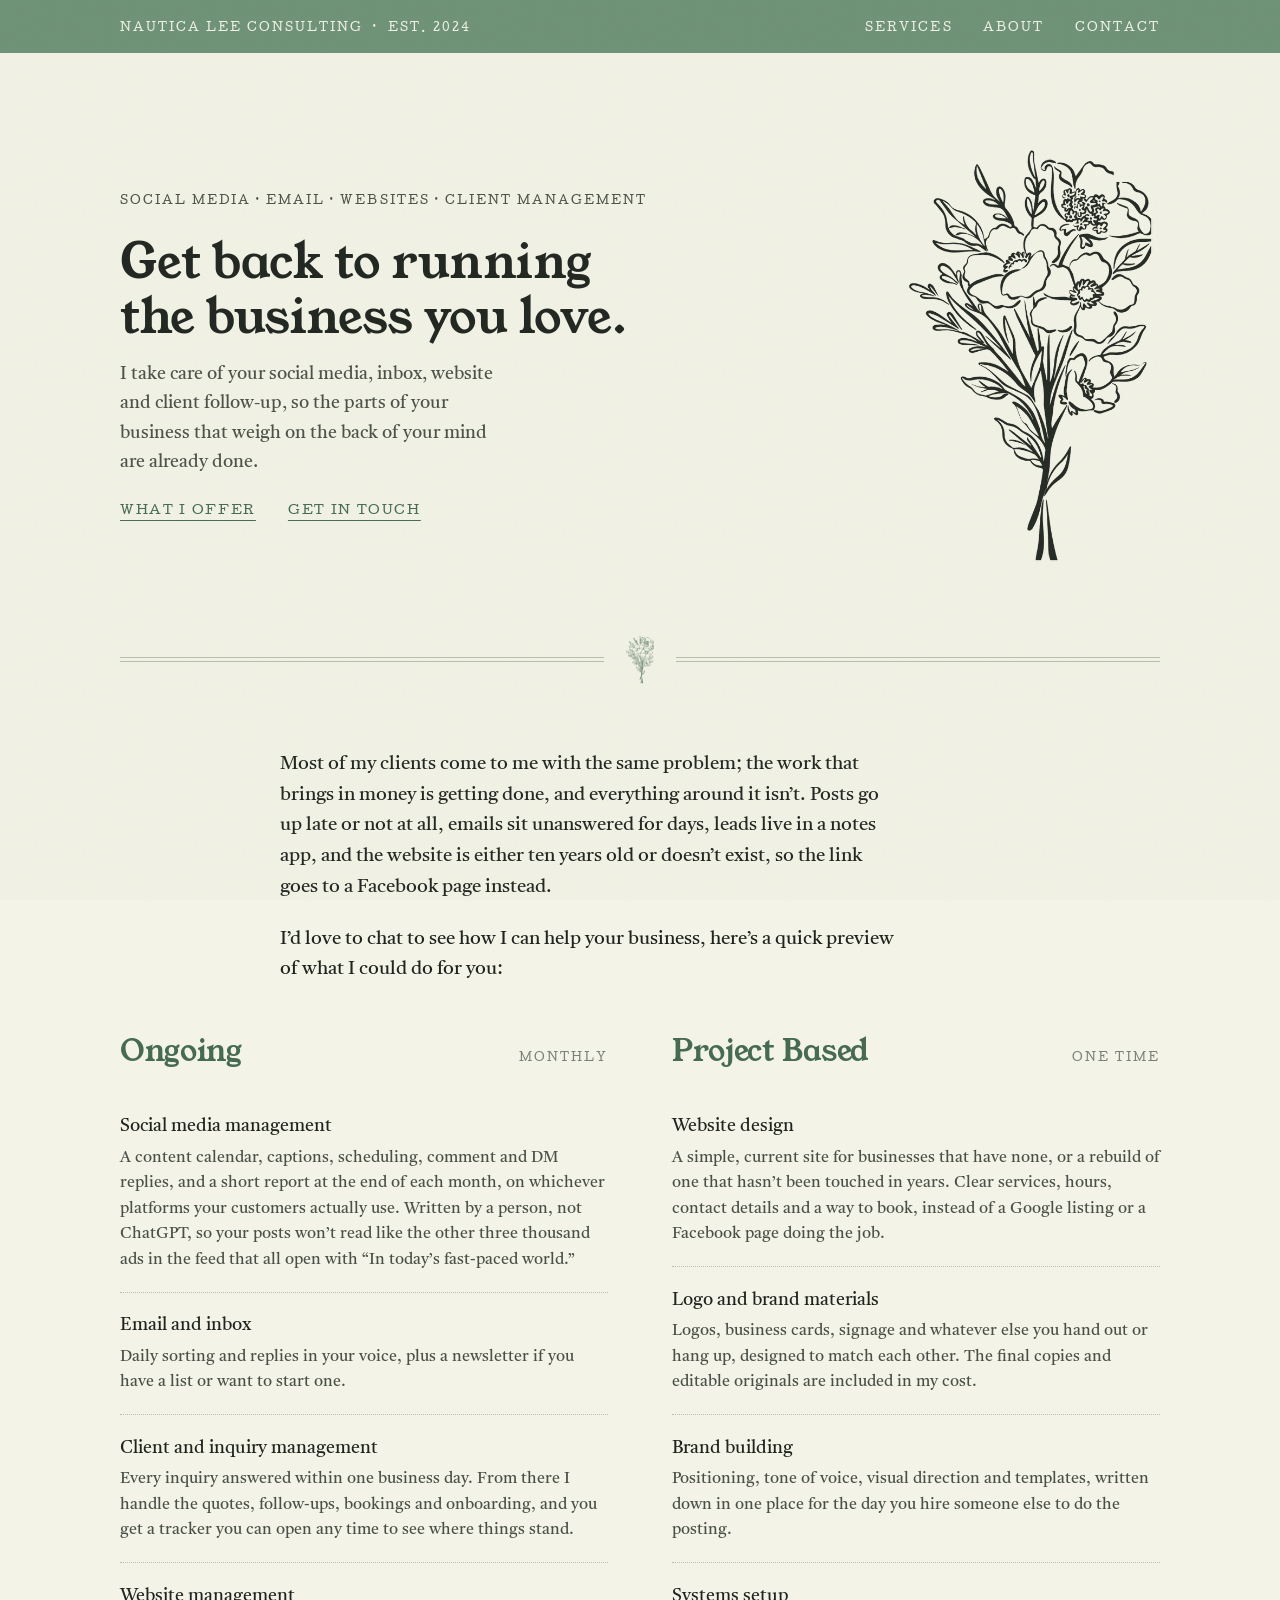
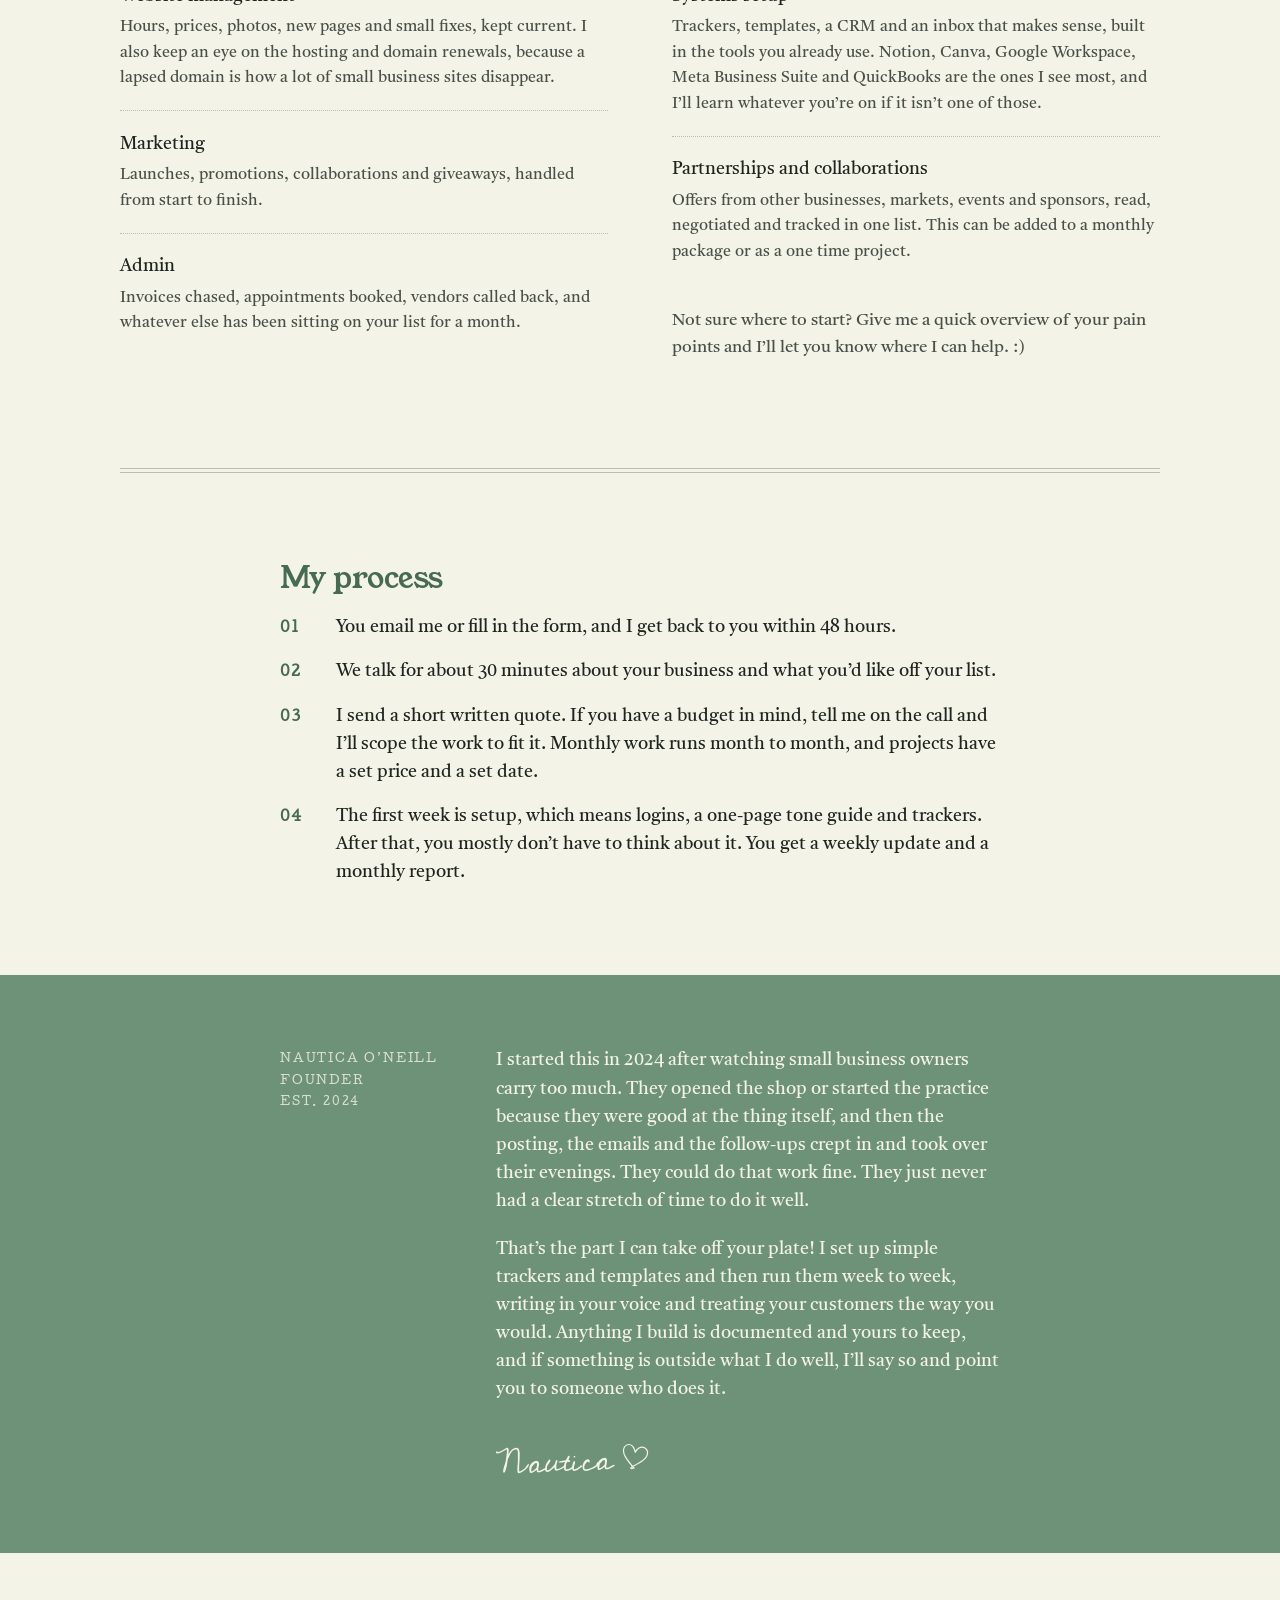
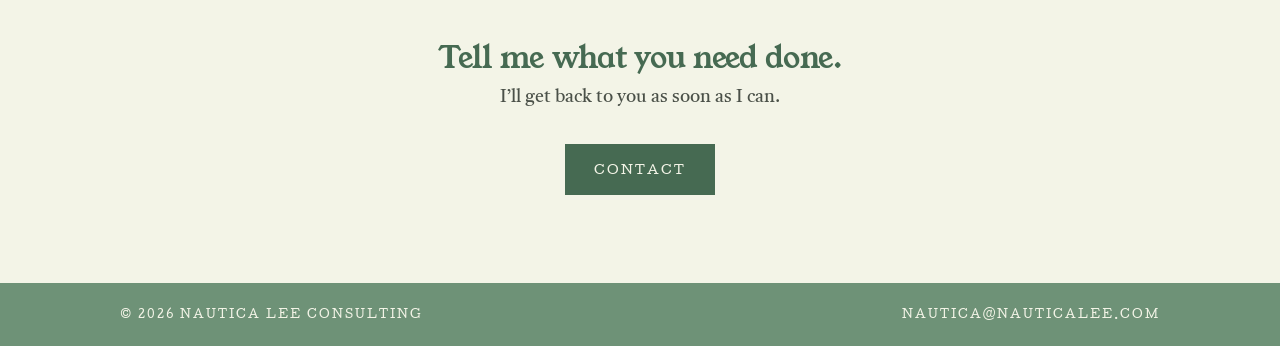
==== index.html @ a65c35c7 "Tilt the heart to the right Co-Authored-By: Claude Fable 5.1 <noreply@anthropic.com> Claude-Session:" ====
<!doctype html>
<html lang="en">
<head>
  <meta charset="utf-8">
  <meta name="viewport" content="width=device-width, initial-scale=1">
  <title>Nautica Lee Consulting</title>
  <meta name="description" content="Social media, email, websites, marketing and client management for small businesses. One person behind the scenes, est. 2024.">
  <link rel="canonical" href="https://nauticalee.com/">
  
  <meta property="og:type" content="website">
  <meta property="og:site_name" content="Nautica Lee Consulting">
  <meta property="og:title" content="Nautica Lee Consulting">
  <meta property="og:description" content="Social media, email, websites, marketing and client management for small businesses. One person behind the scenes, est. 2024.">
  <meta property="og:url" content="https://nauticalee.com/">
  <meta property="og:image" content="https://nauticalee.com/assets/brand/logo-sage.png">
  <meta name="theme-color" content="#6E9277">
  <link rel="icon" href="assets/favicon.png" type="image/png">
  <link rel="apple-touch-icon" href="assets/apple-touch-icon.png">
  <link rel="preconnect" href="https://fonts.googleapis.com">
  <link rel="preconnect" href="https://fonts.gstatic.com" crossorigin>
  <link href="https://fonts.googleapis.com/css2?family=Castoro:ital@0;1&family=Cedarville+Cursive&family=Cutive&family=Young+Serif&display=swap" rel="stylesheet">
  <link rel="stylesheet" href="assets/styles.css?v=cb87b223">
  <script defer src="https://cloud.umami.is/script.js" data-website-id="4d57b6f3-1c35-4e06-9389-d277b6495883"></script>
</head>
<body>
<a class="visually-hidden" href="#main">Skip to content</a>
<header class="letterhead">
  <div class="wide line mono">
    <a class="brand" href="index.html">Nautica Lee Consulting &nbsp;&middot;&nbsp; Est. 2024</a>
    <nav>
      <a href="index.html#services" data-umami-event="Nav: Services">Services</a>
      <a href="index.html#about" data-umami-event="Nav: About">About</a>
      <a href="contact.html"  data-umami-event="Nav: Contact">Contact</a>
    </nav>
  </div>
</header>
<main id="main">
<section class="wide opening">
  <div>
    <span class="mono kicker"><span>Social media</span> <span class="k2">Email</span> <span class="k3">Websites</span> <span>Client management</span></span>
    <h1>Get back to running<br>the business you love.</h1>
    <p>I take care of your social media, inbox, website and client follow-up, so the parts of your business that weigh on the back of your mind are already done.</p>
    <div class="after">
      <a class="lnk" href="#services" data-umami-event="Opening: What I offer">What I offer</a>
      <a class="lnk" href="contact.html" data-umami-event="Opening: Get in touch">Get in touch</a>
    </div>
  </div>
  <img class="bouquet" src="assets/brand/bouquet.png" alt="" width="480" height="790">
</section>

<div class="wide rule flower"></div>

<section class="wrap" id="services">
  <p class="intro">Most of my clients come to me with the same problem; the work that brings in money is getting done, and everything around it isn&rsquo;t. Posts go up late or not at all, emails sit unanswered for days, leads live in a notes app, and the website is either ten years old or doesn&rsquo;t exist, so the link goes to a Facebook page instead.</p>
  <p class="intro">I&rsquo;d love to chat to see how I can help your business, here&rsquo;s a quick preview of what I could do for you:</p>
</section>

<section class="wide" style="margin-top:3rem">
  <div class="two-col">
    <div>
      <div class="menu-head"><h2>Ongoing</h2><span class="mono">Monthly</span></div>
      <ul class="menu">
        <li>
          <h3>Social media management</h3>
          <p>A content calendar, captions, scheduling, comment and DM replies, and a short report at the end of each month, on whichever platforms your customers actually use. Written by a person, not ChatGPT, so your posts won&rsquo;t read like the other three thousand ads in the feed that all open with &ldquo;In today&rsquo;s fast-paced world.&rdquo;</p>
        </li>
        <li>
          <h3>Email and inbox</h3>
          <p>Daily sorting and replies in your voice, plus a newsletter if you have a list or want to start one.</p>
        </li>
        <li>
          <h3>Client and inquiry management</h3>
          <p>Every inquiry answered within one business day. From there I handle the quotes, follow-ups, bookings and onboarding, and you get a tracker you can open any time to see where things stand.</p>
        </li>
        <li>
          <h3>Website management</h3>
          <p>Hours, prices, photos, new pages and small fixes, kept current. I also keep an eye on the hosting and domain renewals, because a lapsed domain is how a lot of small business sites disappear.</p>
        </li>
        <li>
          <h3>Marketing</h3>
          <p>Launches, promotions, collaborations and giveaways, handled from start to finish.</p>
        </li>
        <li>
          <h3>Admin</h3>
          <p>Invoices chased, appointments booked, vendors called back, and whatever else has been sitting on your list for a month.</p>
        </li>
      </ul>
    </div>
    <div>
      <div class="menu-head"><h2>Project Based</h2><span class="mono">One Time</span></div>
      <ul class="menu">
        <li>
          <h3>Website design</h3>
          <p>A simple, current site for businesses that have none, or a rebuild of one that hasn&rsquo;t been touched in years. Clear services, hours, contact details and a way to book, instead of a Google listing or a Facebook page doing the job.</p>
        </li>
        <li>
          <h3>Logo and brand materials</h3>
          <p>Logos, business cards, signage and whatever else you hand out or hang up, designed to match each other. The final copies and editable originals are included in my cost.</p>
        </li>
        <li>
          <h3>Brand building</h3>
          <p>Positioning, tone of voice, visual direction and templates, written down in one place for the day you hire someone else to do the posting.</p>
        </li>
        <li>
          <h3>Systems setup</h3>
          <p>Trackers, templates, a CRM and an inbox that makes sense, built in the tools you already use. Notion, Canva, Google Workspace, Meta Business Suite and QuickBooks are the ones I see most, and I&rsquo;ll learn whatever you&rsquo;re on if it isn&rsquo;t one of those.</p>
        </li>
        <li>
          <h3>Partnerships and collaborations</h3>
          <p>Offers from other businesses, markets, events and sponsors, read, negotiated and tracked in one list. This can be added to a monthly package or as a one time project.</p>
        </li>
      </ul>
      <p style="margin-top:1.5rem;color:var(--ink-soft);font-size:1.05rem">Not sure where to start? Give me a quick overview of your pain points and I&rsquo;ll let you know where I can help. :)</p>
    </div>
  </div>
</section>

<div class="wide rule"></div>

<section class="wrap">
  <h2>My process</h2>
  <ol class="how">
    <li><p>You email me or fill in the form, and I get back to you within 48 hours.</p></li>
    <li><p>We talk for about 30 minutes about your business and what you&rsquo;d like off your list.</p></li>
    <li><p>I send a short written quote. If you have a budget in mind, tell me on the call and I&rsquo;ll scope the work to fit it. Monthly work runs month to month, and projects have a set price and a set date.</p></li>
    <li><p>The first week is setup, which means logins, a one-page tone guide and trackers. After that, you mostly don&rsquo;t have to think about it. You get a weekly update and a monthly report.</p></li>
  </ol>
</section>

<div class="band" id="about">
<section class="wrap note">
  <div class="side">
    <span>Nautica O&rsquo;Neill</span>
    <span>Founder</span>
    <span>Est.&nbsp;2024</span>
  </div>
  <div class="body">
    <p>I started this in 2024 after watching small business owners carry too much. They opened the shop or started the practice because they were good at the thing itself, and then the posting, the emails and the follow-ups crept in and took over their evenings. They could do that work fine. They just never had a clear stretch of time to do it well.</p>
    <p>That&rsquo;s the part I can take off your plate! I set up simple trackers and templates and then run them week to week, writing in your voice and treating your customers the way you would. Anything I build is documented and yours to keep, and if something is outside what I do well, I&rsquo;ll say so and point you to someone who does it.</p>
    <span class="signature">Nautica <svg class="heart" viewBox="0 0 40 36" aria-hidden="true"><path d="M20.5 31.2c-3.4-2.6-8.6-6.4-12.4-10.6C4.9 17 3.4 12.6 5 9.1c1.5-3.2 5.4-4.3 8.4-2.3 2.3 1.5 3.6 4 4.6 6.3.6-2.6 2-5.4 4.6-6.8 3.3-1.8 7.5-.4 8.9 3.1 1.4 3.6-.4 7.7-3 10.9-3 3.6-7.3 6.9-10.4 9.5-.9.8-1.6 1.6-1.1 2.3.4.6 1.5-.2 2.3-1" fill="none" stroke="currentColor" stroke-width="1.35" stroke-linecap="round" stroke-linejoin="round"/></svg></span>
  </div>
</section>
</div>

<section class="wrap end">
  <h2>Tell me what you need done.</h2>
  <p>I&rsquo;ll get back to you as soon as I can.</p>
  <a class="btn" href="contact.html" data-umami-event="Bottom: Contact button">Contact</a>
</section>
</main>
<footer>
  <div class="wide line mono">
    <span>&copy; <span id="year">2026</span> Nautica Lee Consulting</span>
    <span><a href="mailto:nautica@nauticalee.com" data-umami-event="Email: footer">nautica@nauticalee.com</a></span>
  </div>
</footer>
<script src="assets/script.js?v=cb87b223"></script>
</body>
</html>
---- assets/styles.css ----
/* Nautica Lee Consulting. Colors sampled from the logo. */
:root {
  --paper: #F3F4E7;
  --paper-deep: #E9EBDA;
  --ink: #1F241F;
  --ink-soft: #4A5048;
  --muted: #7A8178;
  --rule: #B9BFAE;
  --sage: #6E9277;
  --sage-deep: #466A52;
  --sage-wash: #DCE5D9;
  --serif: "Castoro", "Iowan Old Style", "Palatino Linotype", Georgia, serif;
  --display: "Young Serif", "Castoro", Georgia, serif;
  --mono: "Cutive", "American Typewriter", "Courier New", monospace;
  --script: "Cedarville Cursive", cursive;
  --col: 720px;
}
*, *::before, *::after { box-sizing: border-box; }
html { -webkit-text-size-adjust: 100%; overflow-x: hidden; }
body {
  margin: 0;
  background: var(--paper);
  color: var(--ink);
  font-family: var(--serif);
  font-size: 1.1rem;
  line-height: 1.6;
  -webkit-font-smoothing: antialiased;
  position: relative;
}
/* paper grain */
body::before {
  content: ""; position: fixed; inset: 0; pointer-events: none; z-index: 100; opacity: 0.2;
  background-image: url("data:image/svg+xml;utf8,<svg xmlns='http://www.w3.org/2000/svg' width='160' height='160'><filter id='n'><feTurbulence type='fractalNoise' baseFrequency='0.9' numOctaves='2' stitchTiles='stitch'/><feColorMatrix values='0 0 0 0 0.35 0 0 0 0 0.4 0 0 0 0 0.3 0 0 0 0.35 0'/></filter><rect width='100%' height='100%' filter='url(%23n)'/></svg>");
}
body > * { position: relative; z-index: 1; }
img { max-width: 100%; display: block; }
a { color: var(--sage-deep); text-decoration: underline; text-decoration-thickness: 1px; text-underline-offset: 3px; }
a:hover { color: var(--ink); }
p { margin: 0 0 1.1em; }
h1, h2 { font-family: var(--display); font-weight: 400; line-height: 1.15; margin: 0 0 0.6em; letter-spacing: -0.01em; }
h2 { color: var(--sage-deep); }
h1 { font-size: clamp(2rem, 4.4vw, 3rem); }
h2 { font-size: clamp(1.5rem, 2.8vw, 1.9rem); }
h3 { font-weight: 400; font-size: 1.15rem; margin: 0 0 0.2em; }
em { font-style: italic; }
.wrap { width: min(var(--col), 100% - 4rem); margin-inline: auto; }
.wide { width: min(1040px, 100% - 4rem); margin-inline: auto; }
.mono {
  font-family: var(--mono); font-size: 0.7rem; letter-spacing: 0.18em; text-transform: uppercase; color: var(--ink-soft);
}
.visually-hidden { position: absolute; width: 1px; height: 1px; overflow: hidden; clip: rect(0,0,0,0); white-space: nowrap; }

/* double hairline, like the oval border on the logo */
.rule { height: 5px; border-top: 1px solid var(--rule); border-bottom: 1px solid var(--rule); margin-block: clamp(3rem, 7vw, 5.5rem); }
.rule.flower { position: relative; }
.rule.flower::before {
  content: ""; position: absolute; left: 50%; top: -3px; width: 72px; height: 11px; transform: translateX(-50%);
  background: var(--paper);
}
.rule.flower::after {
  content: ""; position: absolute; left: 50%; top: 50%; width: 30px; height: 50px; transform: translate(-50%, -50%);
  background: url("brand/bouquet-sage.png") center / 30px auto no-repeat;
}

/* letterhead */
.letterhead { background: var(--sage); padding: 1.1rem 0; }
.letterhead .line {
  display: flex; justify-content: space-between; align-items: baseline; gap: 1rem; flex-wrap: wrap;
  color: var(--paper);
}
.letterhead a { text-decoration: none; color: var(--paper); }
.letterhead a:hover { color: #fff; }
.letterhead nav a { margin-left: 1.6rem; }
.letterhead nav a:first-child { margin-left: 0; }
.letterhead nav a[aria-current="page"] { text-decoration: underline; text-underline-offset: 5px; }

/* opening */
.opening { padding: clamp(3rem, 7vw, 5.5rem) 0 0; display: grid; grid-template-columns: 1.4fr 1fr; gap: 2rem 3rem; align-items: center; }
.opening > div { min-width: 0; max-width: 100%; }
.opening h1 { margin-bottom: 0.9rem; }
.opening .kicker { margin-bottom: 1.6rem; display: block; }
.kicker span { white-space: nowrap; }
.kicker span:not(:last-child)::after { content: "\00a0\00b7"; }
.opening p { max-width: 38ch; font-size: 1.15rem; color: var(--ink-soft); }
.opening .bouquet { justify-self: end; width: min(100%, 260px); height: auto; }
.opening .after { margin-top: 1.4rem; display: flex; gap: 2rem; flex-wrap: wrap; align-items: baseline; }
.lnk { font-family: var(--mono); font-size: 0.74rem; letter-spacing: 0.14em; text-transform: uppercase; text-decoration: underline; text-decoration-thickness: 1px; text-underline-offset: 6px; white-space: nowrap; flex: none; }
.lnk:hover { color: var(--ink); }

/* short intro */
.intro { font-size: 1.2rem; max-width: 56ch; }

/* service menu with dotted leaders */
.menu { margin: 0; padding: 0; list-style: none; }
.menu li { padding: 1.15rem 0; border-bottom: 1px dotted var(--rule); }
.menu li:last-child { border-bottom: 0; }
.menu p { margin: 0.25rem 0 0; color: var(--ink-soft); font-size: 1rem; max-width: 60ch; }
.menu-head { display: flex; justify-content: space-between; align-items: baseline; margin-bottom: 0.4rem; }
.menu-head .mono { color: var(--muted); }
.two-col { display: grid; grid-template-columns: 1fr 1fr; gap: 2.5rem 4rem; }
.two-col > div { min-width: 0; }

/* how it goes */
.how { margin: 0; padding: 0; list-style: none; counter-reset: s; display: grid; gap: 1rem; }
.how li { display: grid; grid-template-columns: 3rem 1fr; gap: 0.5rem; align-items: baseline; }
.how li::before { counter-increment: s; content: counter(s, decimal-leading-zero); font-family: var(--mono); font-size: 0.9rem; font-weight: 700; letter-spacing: 0.08em; color: var(--sage-deep); }
.how li p { margin: 0; }

/* sage band around the note from Nautica */
.band { background: var(--sage); color: var(--paper); margin: clamp(3rem, 7vw, 5.5rem) 0; padding: clamp(3rem, 6vw, 4.5rem) 0; }
.band h2, .band a { color: var(--paper); }
.band .note .side { color: color-mix(in srgb, var(--paper) 80%, var(--sage)); }
.band .signature { color: var(--paper); }
.band p { color: var(--paper); }

/* note from Nautica */
.note { display: grid; grid-template-columns: 1fr 3fr; gap: 2rem 3rem; }
.note .side span { display: block; }
.note .side { font-family: var(--mono); font-size: 0.7rem; letter-spacing: 0.16em; text-transform: uppercase; color: var(--muted); line-height: 1.9; }
.note .body p { max-width: 58ch; }
.signature { font-family: var(--script); font-size: 1.9rem; color: var(--sage-deep); line-height: 1; margin-top: 1.4rem; transform: rotate(-2deg); display: inline-flex; align-items: center; gap: 0.3rem; }
.signature .heart { width: 1.15em; height: 1.05em; transform: rotate(14deg) translateY(-0.1em); flex: none; }

/* ending line */
.end { text-align: center; }
.end h2 { margin-bottom: 0.5rem; }
.end p { color: var(--ink-soft); }

/* footer */
footer { background: var(--sage); color: var(--paper); padding: 1.4rem 0; margin-top: clamp(3rem, 7vw, 5.5rem); }
footer .line { display: flex; justify-content: space-between; gap: 1rem; flex-wrap: wrap; color: var(--paper); }
footer .line a { text-decoration: none; color: var(--paper); }
footer .line a:hover { text-decoration: underline; }

/* contact page */
.contact-top { padding: clamp(3rem, 7vw, 5rem) 0 0; }
.contact-top p { max-width: 52ch; font-size: 1.15rem; color: var(--ink-soft); }
.ways { display: grid; grid-template-columns: 1fr 1fr; gap: 1rem 3rem; margin: 2rem 0 0; padding: 0; list-style: none; }
.ways li span { display: block; }
.ways .big { font-size: 1.2rem; }
form { display: grid; gap: 1.6rem; }
.pair { display: grid; grid-template-columns: 1fr 1fr; gap: 1.6rem 3rem; }
label { display: block; font-family: var(--mono); font-size: 0.66rem; letter-spacing: 0.16em; text-transform: uppercase; color: var(--ink-soft); margin-bottom: 0.2rem; }
input, select, textarea {
  width: 100%; border: 0; border-bottom: 1px solid var(--ink); background: transparent; border-radius: 0;
  font: inherit; font-size: 1.05rem; color: var(--ink); padding: 0.45rem 0;
}
select { appearance: none; -webkit-appearance: none; background: url("data:image/svg+xml;utf8,<svg xmlns='http://www.w3.org/2000/svg' width='12' height='8'><path d='M1 1l5 5 5-5' fill='none' stroke='%231F241F' stroke-width='1.2'/></svg>") right center no-repeat; padding-right: 1.4rem; }
textarea { min-height: 7.5rem; resize: vertical; line-height: 1.5; }
input:focus, select:focus, textarea:focus { outline: none; border-bottom-color: var(--sage); box-shadow: 0 1px 0 var(--sage); }
::placeholder { color: var(--muted); font-style: italic; }
button, .btn {
  display: inline-block; font-family: var(--mono); font-size: 0.74rem; letter-spacing: 0.16em; text-transform: uppercase;
  background: var(--sage-deep); color: var(--paper); border: 1px solid var(--sage-deep); padding: 0.95rem 1.8rem; cursor: pointer; justify-self: start; text-decoration: none;
}
button:hover, .btn:hover { background: var(--ink); border-color: var(--ink); color: var(--paper); }
.end .btn { margin-top: 0.75rem; }
.faq dt { font-size: 1.15rem; margin-top: 1.4rem; }
.faq dd { margin: 0.3rem 0 0; color: var(--ink-soft); font-size: 1rem; max-width: 60ch; }

@media (max-width: 960px) {
  .two-col { grid-template-columns: 1fr; gap: 2.5rem; max-width: var(--col); margin-inline: auto; }
  .opening { grid-template-columns: 1fr 0.6fr; }
}

@media (max-width: 760px) {
  .wrap, .wide { width: min(var(--col), 100% - 2.5rem); }
  .wide { width: min(1040px, 100% - 2.5rem); }
  body { font-size: 1rem; line-height: 1.55; }
  h1 { font-size: 1.9rem; }
  h2 { font-size: 1.45rem; }
  h3 { font-size: 1.05rem; }
  .mono { font-size: 0.64rem; letter-spacing: 0.14em; }
  .opening { grid-template-columns: 1fr; gap: 1rem; padding-top: 2.25rem; text-align: center; justify-items: center; }
  .opening .bouquet { order: -1; width: 110px; margin-bottom: 0.25rem; justify-self: center; }
  .opening h1 { font-size: 1.95rem; }
  .kicker span.k2::after { content: none; }
  .kicker .k3::before { content: "\A"; white-space: pre; }
  .opening p { margin-inline: auto; }
  .opening p, .contact-top p { font-size: 1rem; }
  .opening .after { gap: 1.25rem; justify-content: center; }
  .letterhead .line { flex-direction: column; align-items: center; text-align: center; gap: 0.5rem; }
  .letterhead .brand { width: auto; }
  .intro { font-size: 1.02rem; }
  .two-col, .note, .pair, .ways { grid-template-columns: 1fr; }
  .two-col { gap: 2.5rem; }
  .menu li { padding: 0.9rem 0; }
  .menu p { font-size: 0.95rem; }
  .how li { grid-template-columns: 2.2rem 1fr; }
  .note { gap: 1rem; }
  .note .side { display: block; line-height: 1.6; }
  .note .side span { display: inline; white-space: nowrap; }
  .note .side span + span::before { content: "\00a0\00b7\00a0"; }
  .signature { font-size: 1.7rem; }
  .letterhead nav a { margin-left: 1.1rem; }
  .rule { margin-block: 2.5rem; width: auto; margin-inline: 0; }
  .band { margin-block: 2.5rem; padding-block: 2.5rem; }
  footer .line { flex-direction: column; gap: 0.4rem; text-align: center; align-items: center; }
}
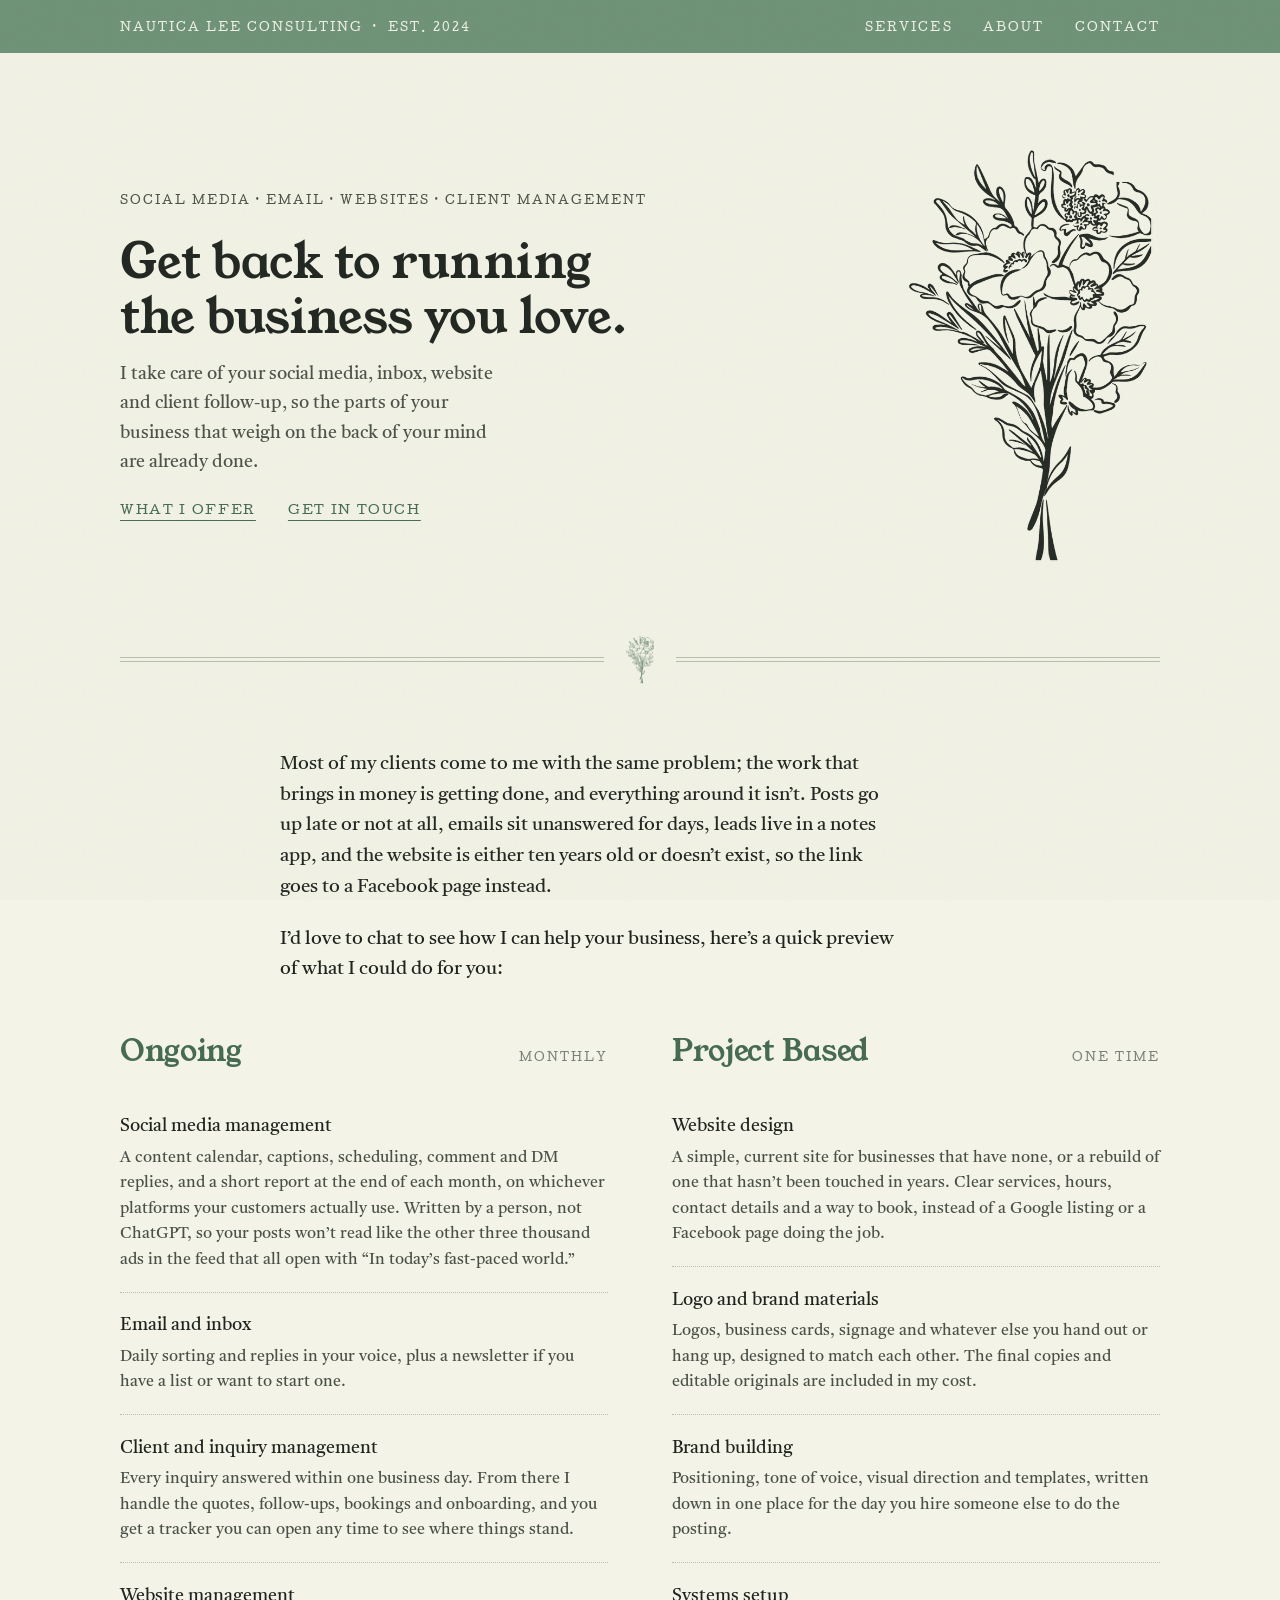
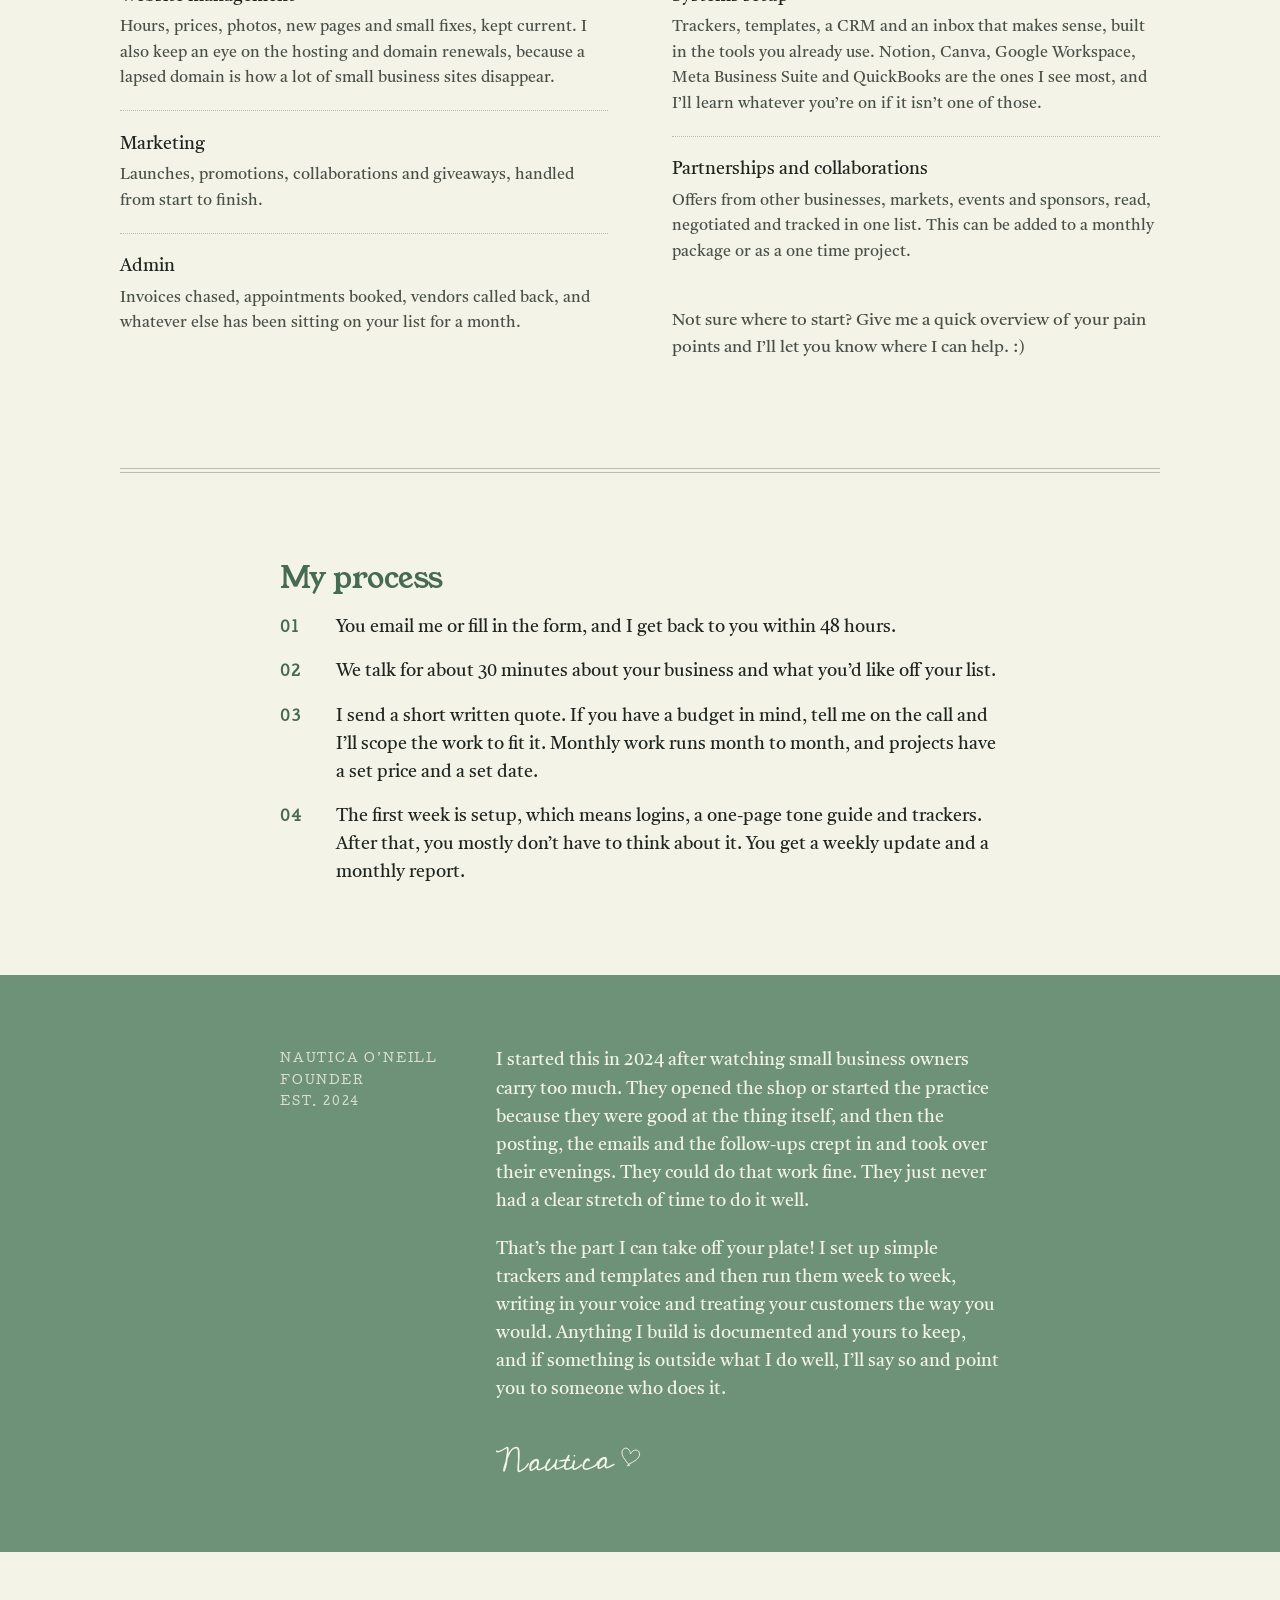
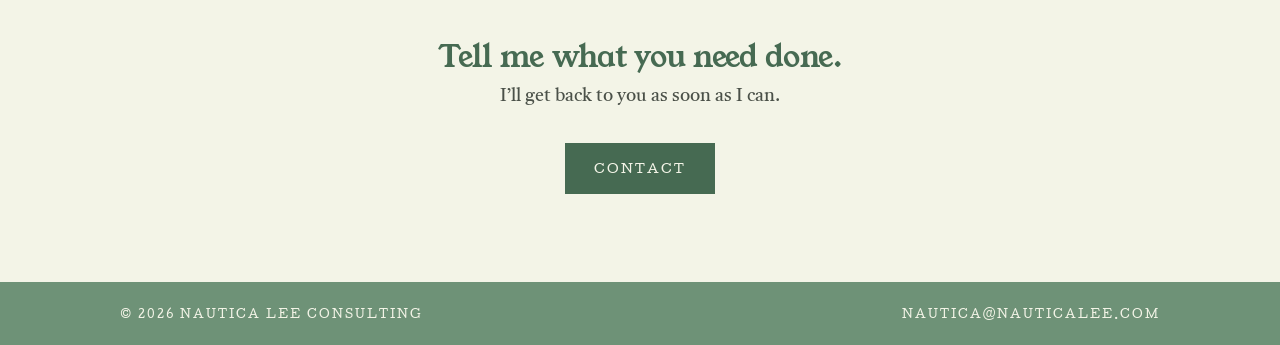
==== commit b20ebaa9: "Smaller heart beside the signature Co-Authored-By: Claude Fable 5.1 <noreply@anthropic.com> Claude-S" ====
--- a/index.html
+++ b/index.html
@@ -19,7 +19,7 @@
   <link rel="preconnect" href="https://fonts.googleapis.com">
   <link rel="preconnect" href="https://fonts.gstatic.com" crossorigin>
   <link href="https://fonts.googleapis.com/css2?family=Castoro:ital@0;1&family=Cedarville+Cursive&family=Cutive&family=Young+Serif&display=swap" rel="stylesheet">
-  <link rel="stylesheet" href="assets/styles.css?v=cb87b223">
+  <link rel="stylesheet" href="assets/styles.css?v=5f6e2287">
   <script defer src="https://cloud.umami.is/script.js" data-website-id="4d57b6f3-1c35-4e06-9389-d277b6495883"></script>
 </head>
 <body>
@@ -154,6 +154,6 @@
     <span><a href="mailto:nautica@nauticalee.com" data-umami-event="Email: footer">nautica@nauticalee.com</a></span>
   </div>
 </footer>
-<script src="assets/script.js?v=cb87b223"></script>
+<script src="assets/script.js?v=5f6e2287"></script>
 </body>
 </html>
--- a/assets/styles.css
+++ b/assets/styles.css
@@ -119,7 +119,7 @@
 .note .side { font-family: var(--mono); font-size: 0.7rem; letter-spacing: 0.16em; text-transform: uppercase; color: var(--muted); line-height: 1.9; }
 .note .body p { max-width: 58ch; }
 .signature { font-family: var(--script); font-size: 1.9rem; color: var(--sage-deep); line-height: 1; margin-top: 1.4rem; transform: rotate(-2deg); display: inline-flex; align-items: center; gap: 0.3rem; }
-.signature .heart { width: 1.15em; height: 1.05em; transform: rotate(14deg) translateY(-0.1em); flex: none; }
+.signature .heart { width: 0.85em; height: 0.78em; transform: rotate(14deg) translateY(-0.05em); flex: none; }
 
 /* ending line */
 .end { text-align: center; }
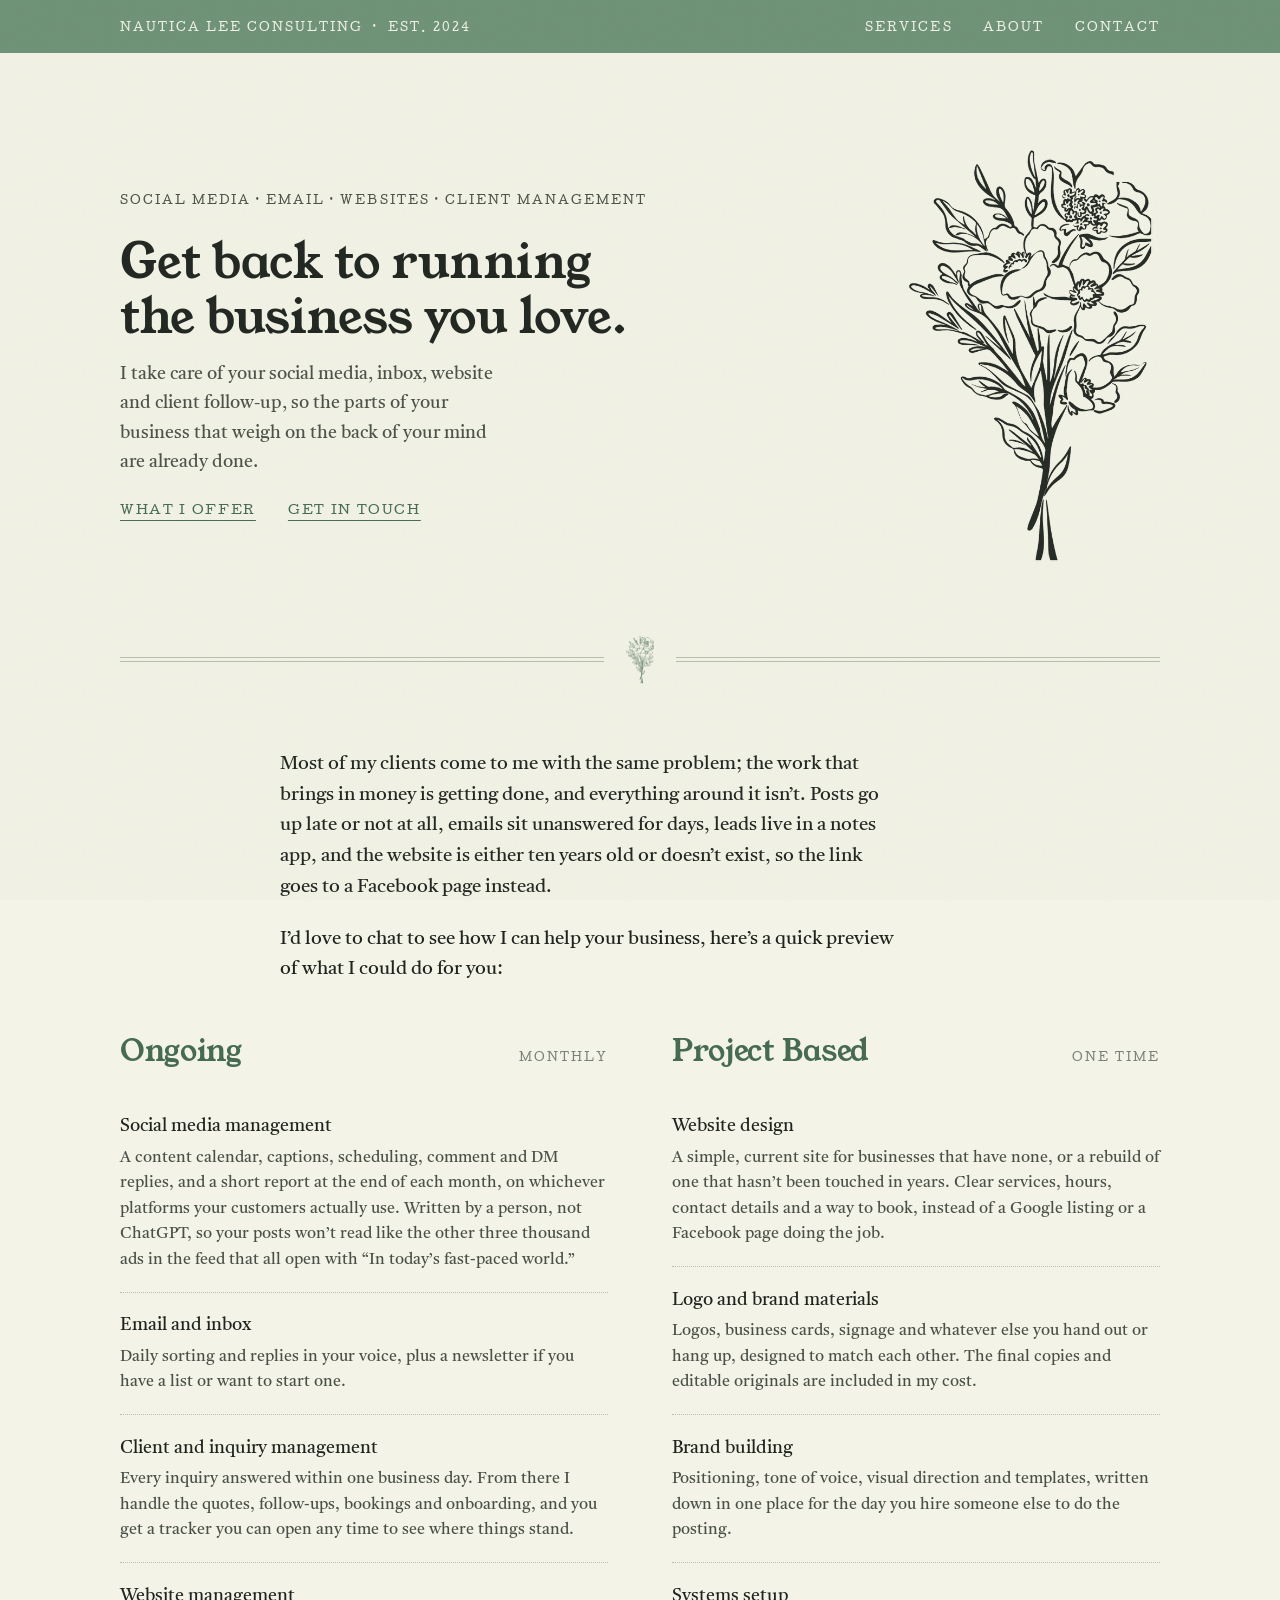
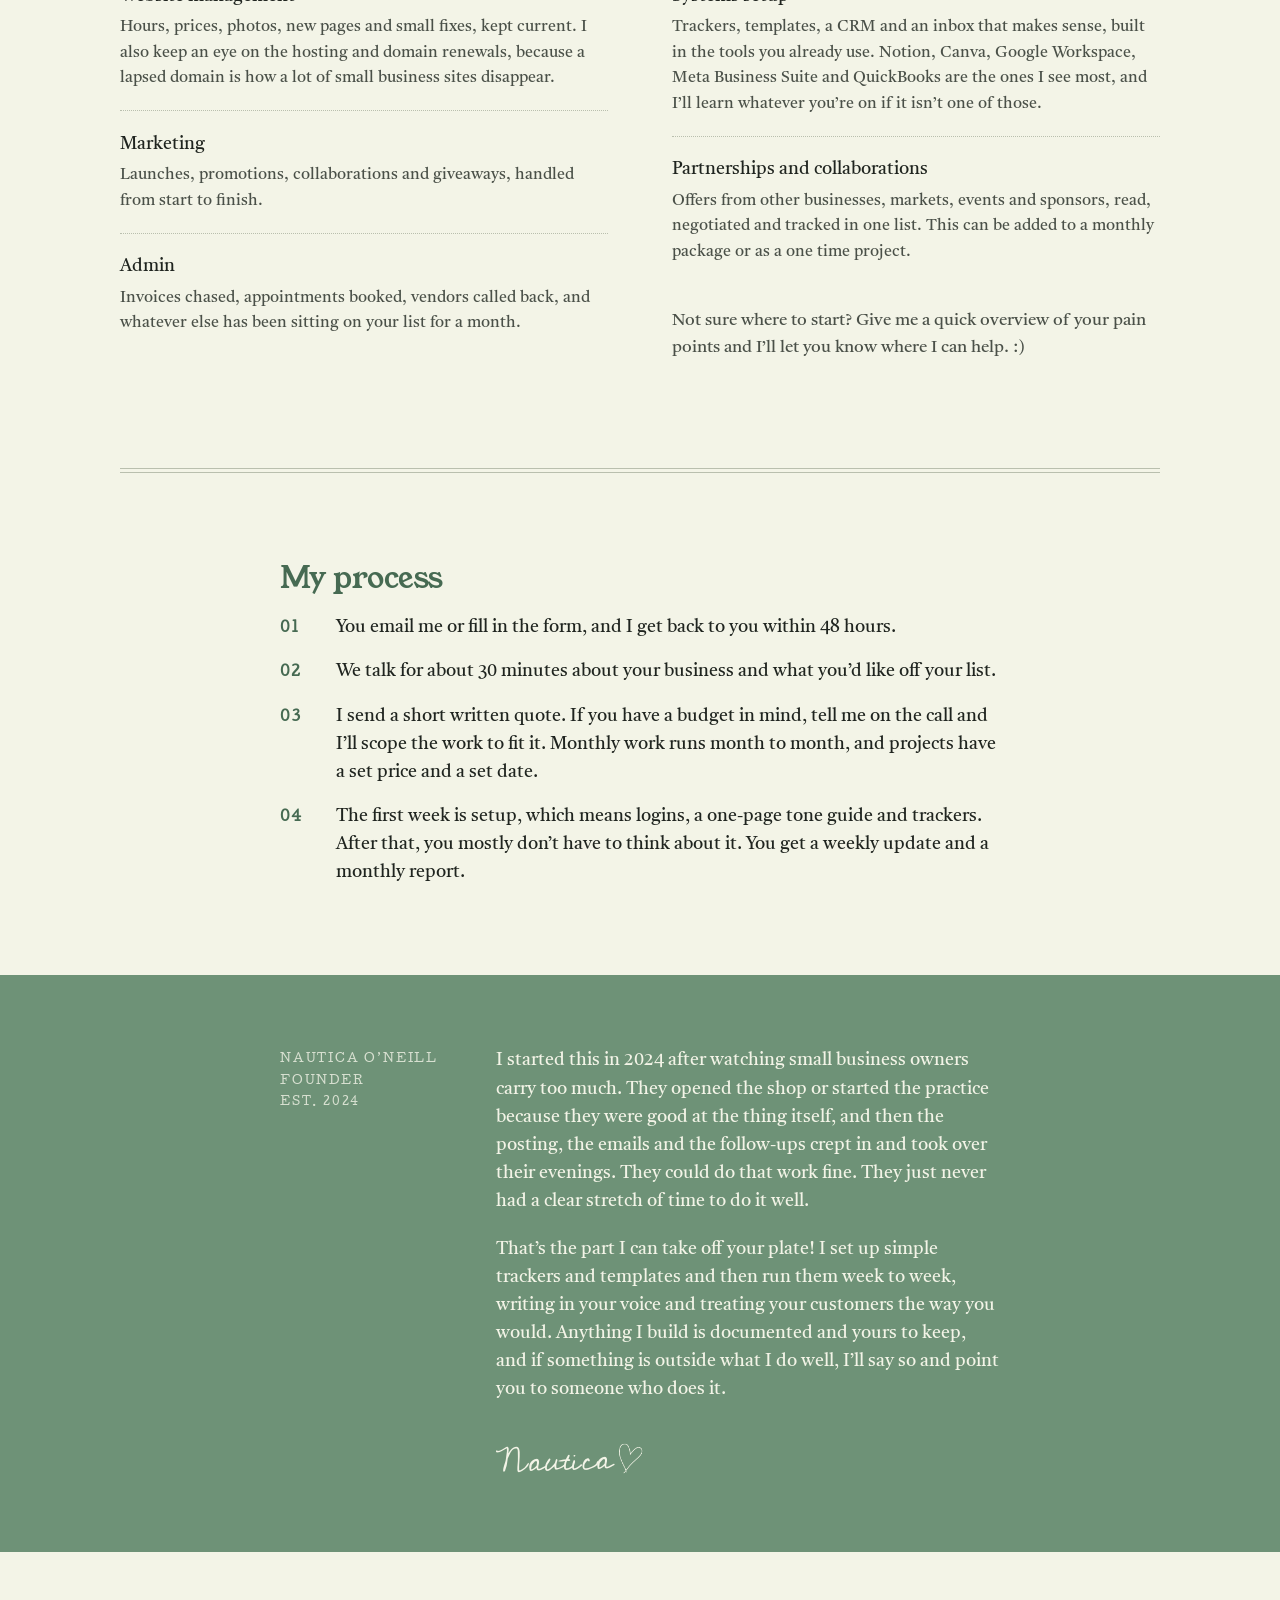
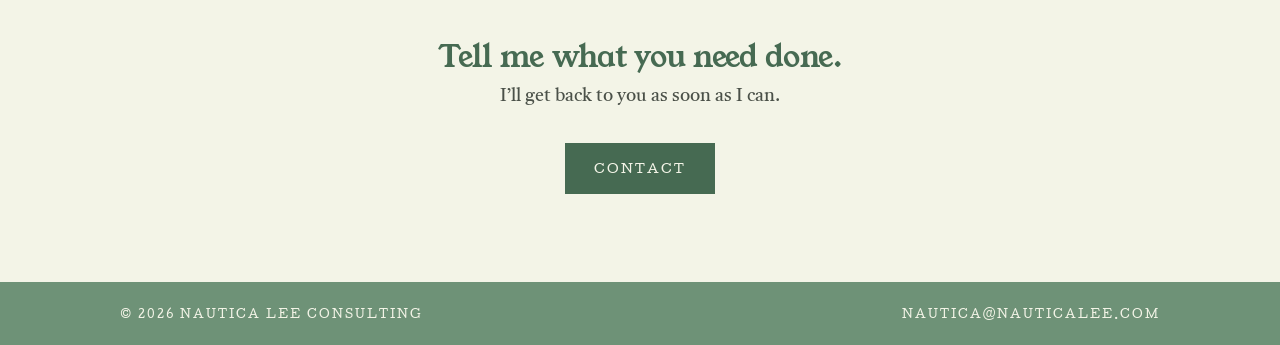
==== commit a407e5ec: "Use Nautica's own hand-drawn heart beside the signature Co-Authored-By: Claude Fable 5.1 <noreply@an" ====
--- a/index.html
+++ b/index.html
@@ -19,7 +19,7 @@
   <link rel="preconnect" href="https://fonts.googleapis.com">
   <link rel="preconnect" href="https://fonts.gstatic.com" crossorigin>
   <link href="https://fonts.googleapis.com/css2?family=Castoro:ital@0;1&family=Cedarville+Cursive&family=Cutive&family=Young+Serif&display=swap" rel="stylesheet">
-  <link rel="stylesheet" href="assets/styles.css?v=5f6e2287">
+  <link rel="stylesheet" href="assets/styles.css?v=3adafa7b">
   <script defer src="https://cloud.umami.is/script.js" data-website-id="4d57b6f3-1c35-4e06-9389-d277b6495883"></script>
 </head>
 <body>
@@ -137,7 +137,7 @@
   <div class="body">
     <p>I started this in 2024 after watching small business owners carry too much. They opened the shop or started the practice because they were good at the thing itself, and then the posting, the emails and the follow-ups crept in and took over their evenings. They could do that work fine. They just never had a clear stretch of time to do it well.</p>
     <p>That&rsquo;s the part I can take off your plate! I set up simple trackers and templates and then run them week to week, writing in your voice and treating your customers the way you would. Anything I build is documented and yours to keep, and if something is outside what I do well, I&rsquo;ll say so and point you to someone who does it.</p>
-    <span class="signature">Nautica <svg class="heart" viewBox="0 0 40 36" aria-hidden="true"><path d="M20.5 31.2c-3.4-2.6-8.6-6.4-12.4-10.6C4.9 17 3.4 12.6 5 9.1c1.5-3.2 5.4-4.3 8.4-2.3 2.3 1.5 3.6 4 4.6 6.3.6-2.6 2-5.4 4.6-6.8 3.3-1.8 7.5-.4 8.9 3.1 1.4 3.6-.4 7.7-3 10.9-3 3.6-7.3 6.9-10.4 9.5-.9.8-1.6 1.6-1.1 2.3.4.6 1.5-.2 2.3-1" fill="none" stroke="currentColor" stroke-width="1.35" stroke-linecap="round" stroke-linejoin="round"/></svg></span>
+    <span class="signature">Nautica <span class="heart" aria-hidden="true"></span></span>
   </div>
 </section>
 </div>
@@ -154,6 +154,6 @@
     <span><a href="mailto:nautica@nauticalee.com" data-umami-event="Email: footer">nautica@nauticalee.com</a></span>
   </div>
 </footer>
-<script src="assets/script.js?v=5f6e2287"></script>
+<script src="assets/script.js?v=3adafa7b"></script>
 </body>
 </html>
--- a/assets/styles.css
+++ b/assets/styles.css
@@ -119,7 +119,11 @@
 .note .side { font-family: var(--mono); font-size: 0.7rem; letter-spacing: 0.16em; text-transform: uppercase; color: var(--muted); line-height: 1.9; }
 .note .body p { max-width: 58ch; }
 .signature { font-family: var(--script); font-size: 1.9rem; color: var(--sage-deep); line-height: 1; margin-top: 1.4rem; transform: rotate(-2deg); display: inline-flex; align-items: center; gap: 0.3rem; }
-.signature .heart { width: 0.85em; height: 0.78em; transform: rotate(14deg) translateY(-0.05em); flex: none; }
+.signature .heart {
+  width: 0.8em; height: 0.98em; flex: none; display: inline-block; margin-left: 0.05em; transform: translateY(-0.02em);
+  background: currentColor;
+  -webkit-mask: url("brand/heart.png") center / contain no-repeat; mask: url("brand/heart.png") center / contain no-repeat;
+}
 
 /* ending line */
 .end { text-align: center; }
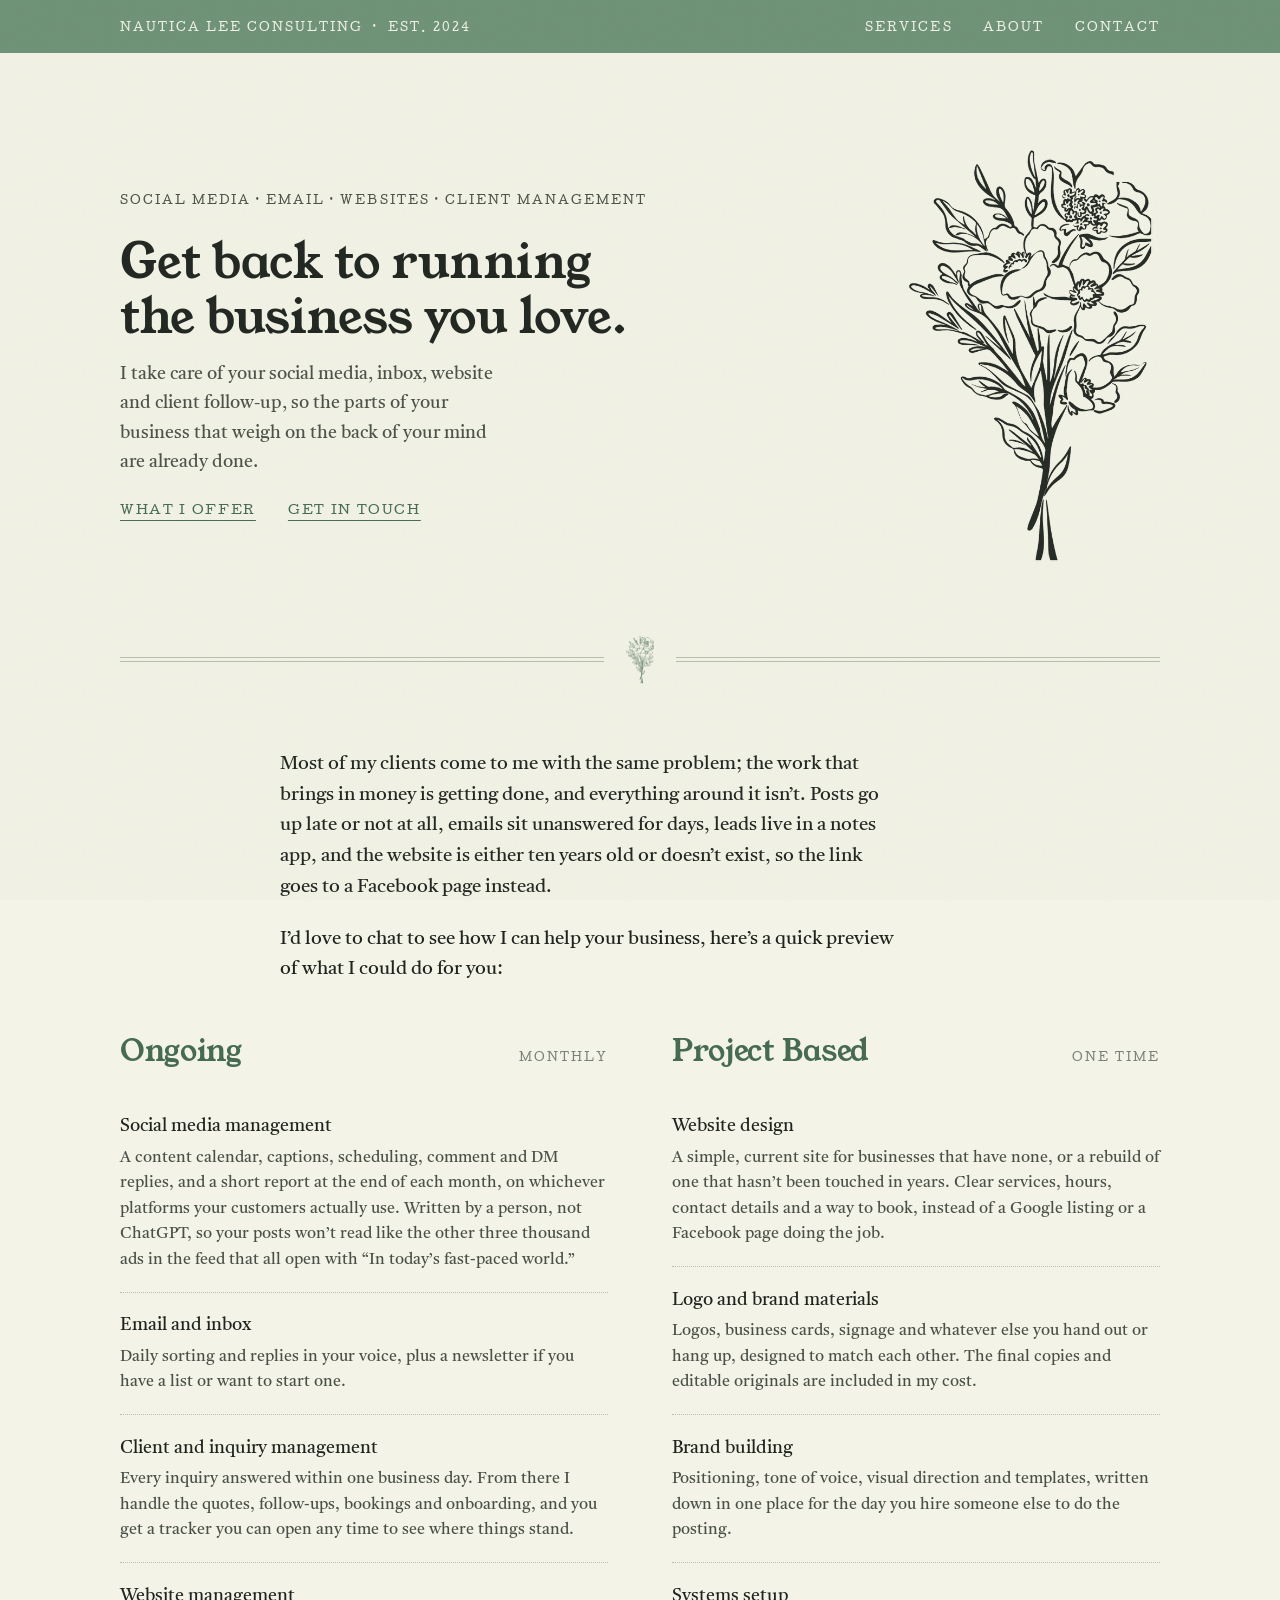
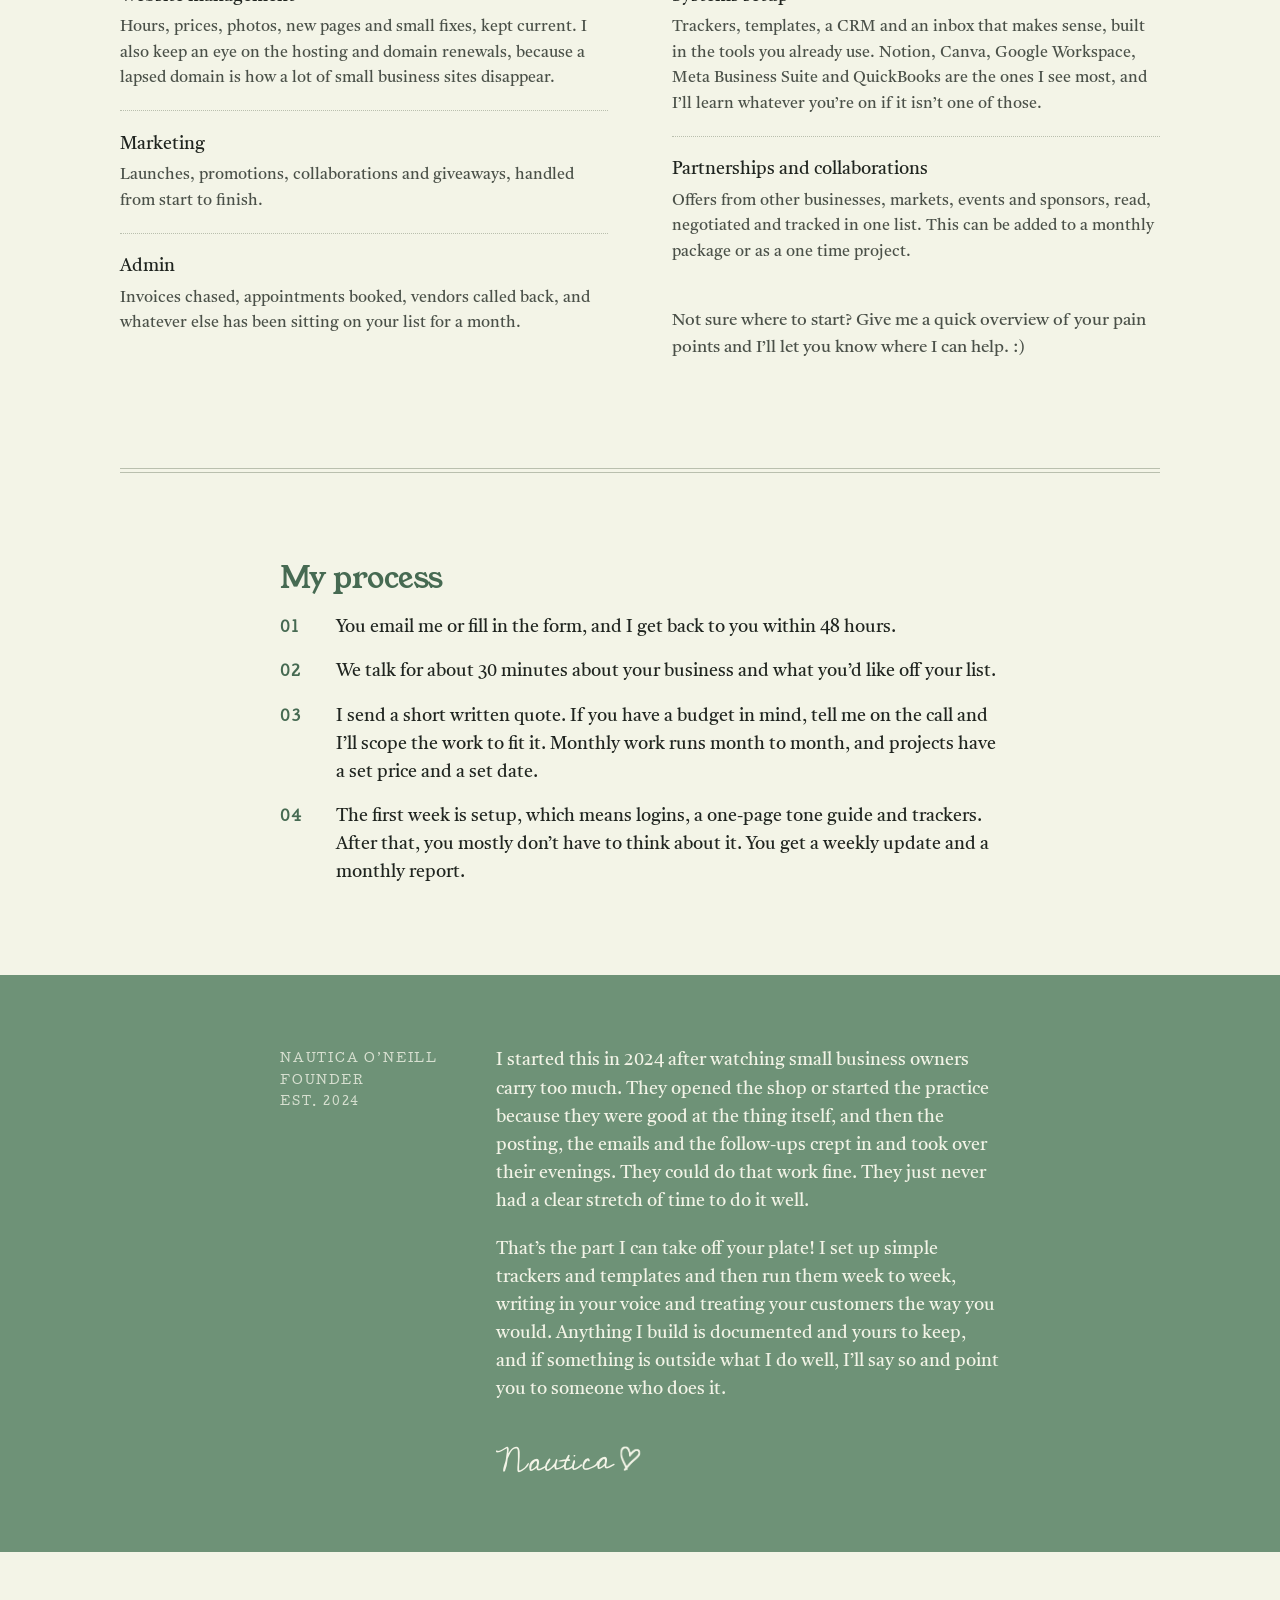
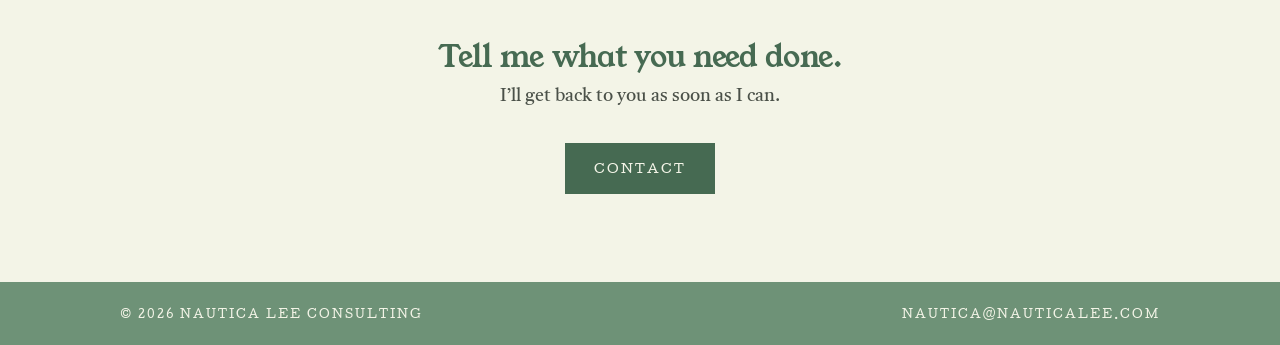
==== commit 8deff177: "Heart at original size with stroke matching the signature Co-Authored-By: Claude Fable 5.1 <noreply@" ====
--- a/index.html
+++ b/index.html
@@ -19,7 +19,7 @@
   <link rel="preconnect" href="https://fonts.googleapis.com">
   <link rel="preconnect" href="https://fonts.gstatic.com" crossorigin>
   <link href="https://fonts.googleapis.com/css2?family=Castoro:ital@0;1&family=Cedarville+Cursive&family=Cutive&family=Young+Serif&display=swap" rel="stylesheet">
-  <link rel="stylesheet" href="assets/styles.css?v=3adafa7b">
+  <link rel="stylesheet" href="assets/styles.css?v=dc1737ea">
   <script defer src="https://cloud.umami.is/script.js" data-website-id="4d57b6f3-1c35-4e06-9389-d277b6495883"></script>
 </head>
 <body>
@@ -154,6 +154,6 @@
     <span><a href="mailto:nautica@nauticalee.com" data-umami-event="Email: footer">nautica@nauticalee.com</a></span>
   </div>
 </footer>
-<script src="assets/script.js?v=3adafa7b"></script>
+<script src="assets/script.js?v=dc1737ea"></script>
 </body>
 </html>
--- a/assets/styles.css
+++ b/assets/styles.css
@@ -120,7 +120,7 @@
 .note .body p { max-width: 58ch; }
 .signature { font-family: var(--script); font-size: 1.9rem; color: var(--sage-deep); line-height: 1; margin-top: 1.4rem; transform: rotate(-2deg); display: inline-flex; align-items: center; gap: 0.3rem; }
 .signature .heart {
-  width: 0.8em; height: 0.98em; flex: none; display: inline-block; margin-left: 0.05em; transform: translateY(-0.02em);
+  width: 0.7em; height: 0.86em; flex: none; display: inline-block; margin-left: 0.08em; transform: translateY(-0.03em);
   background: currentColor;
   -webkit-mask: url("brand/heart.png") center / contain no-repeat; mask: url("brand/heart.png") center / contain no-repeat;
 }
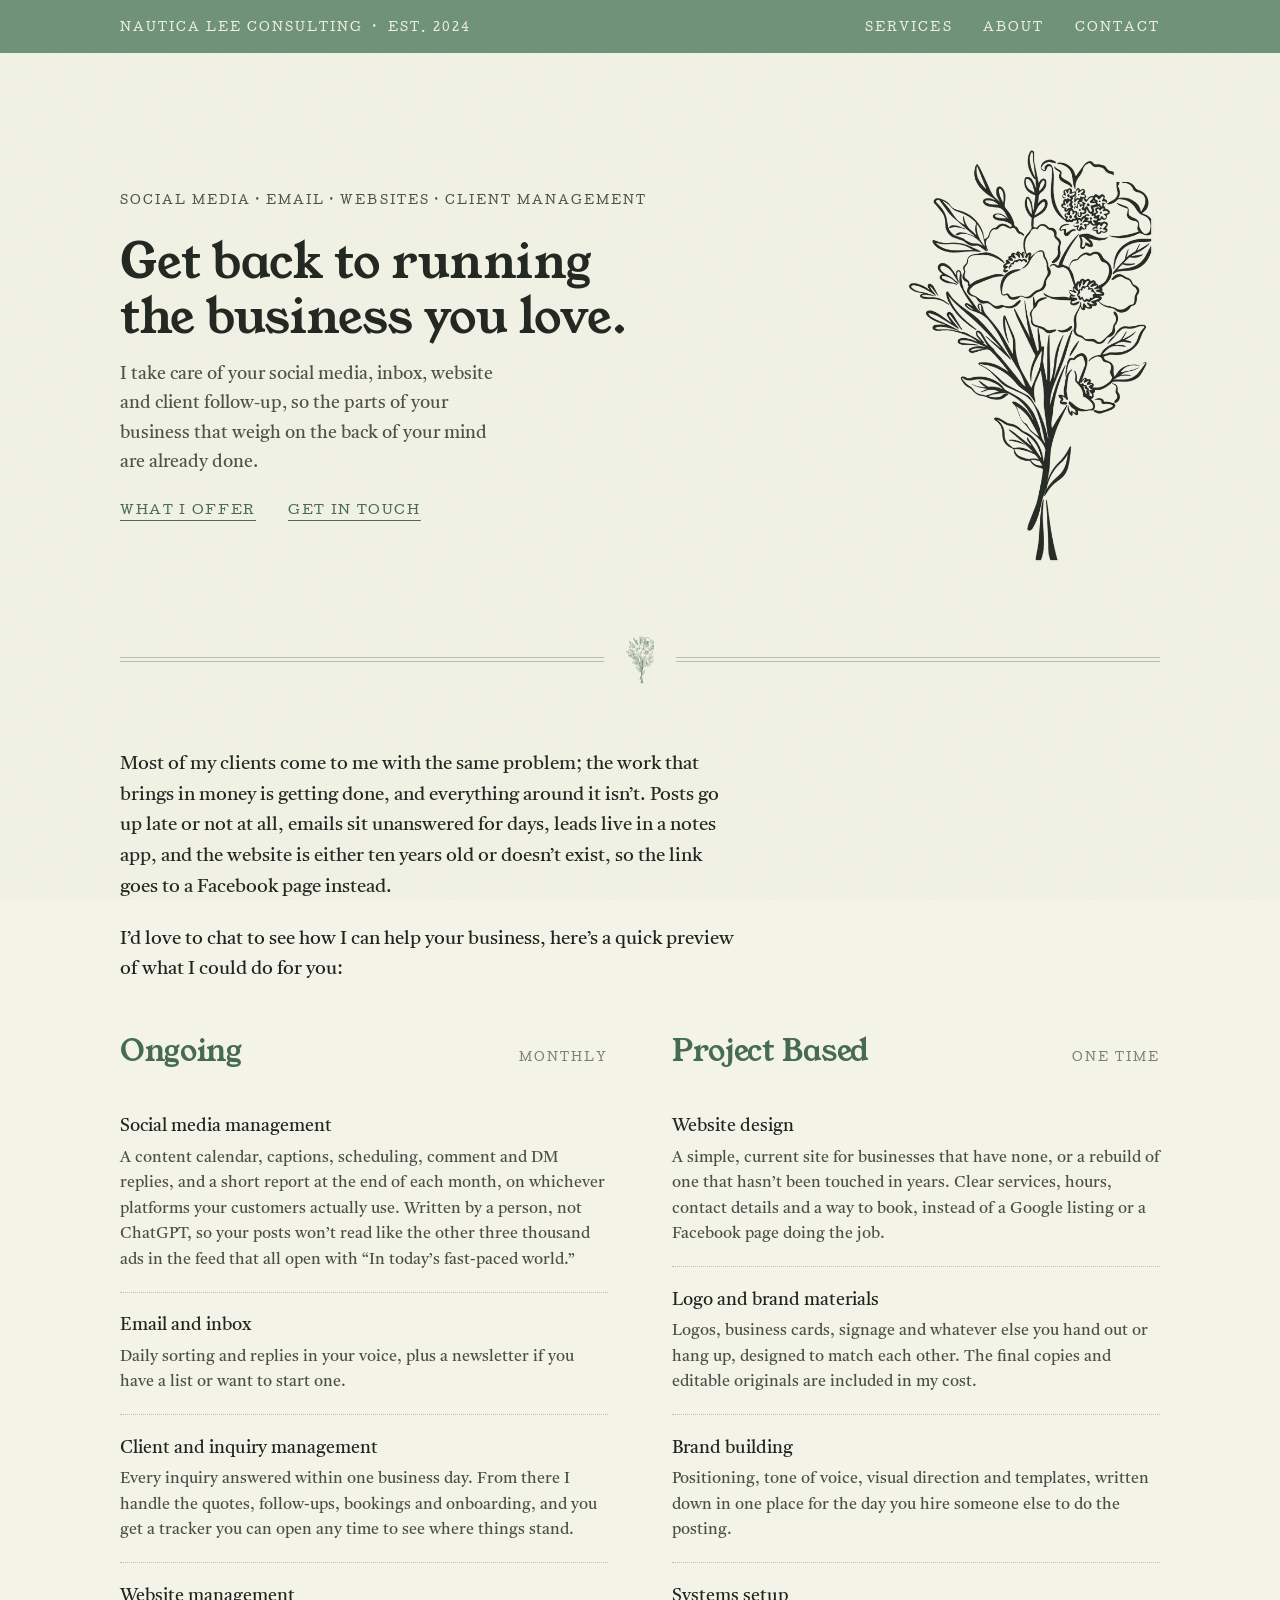
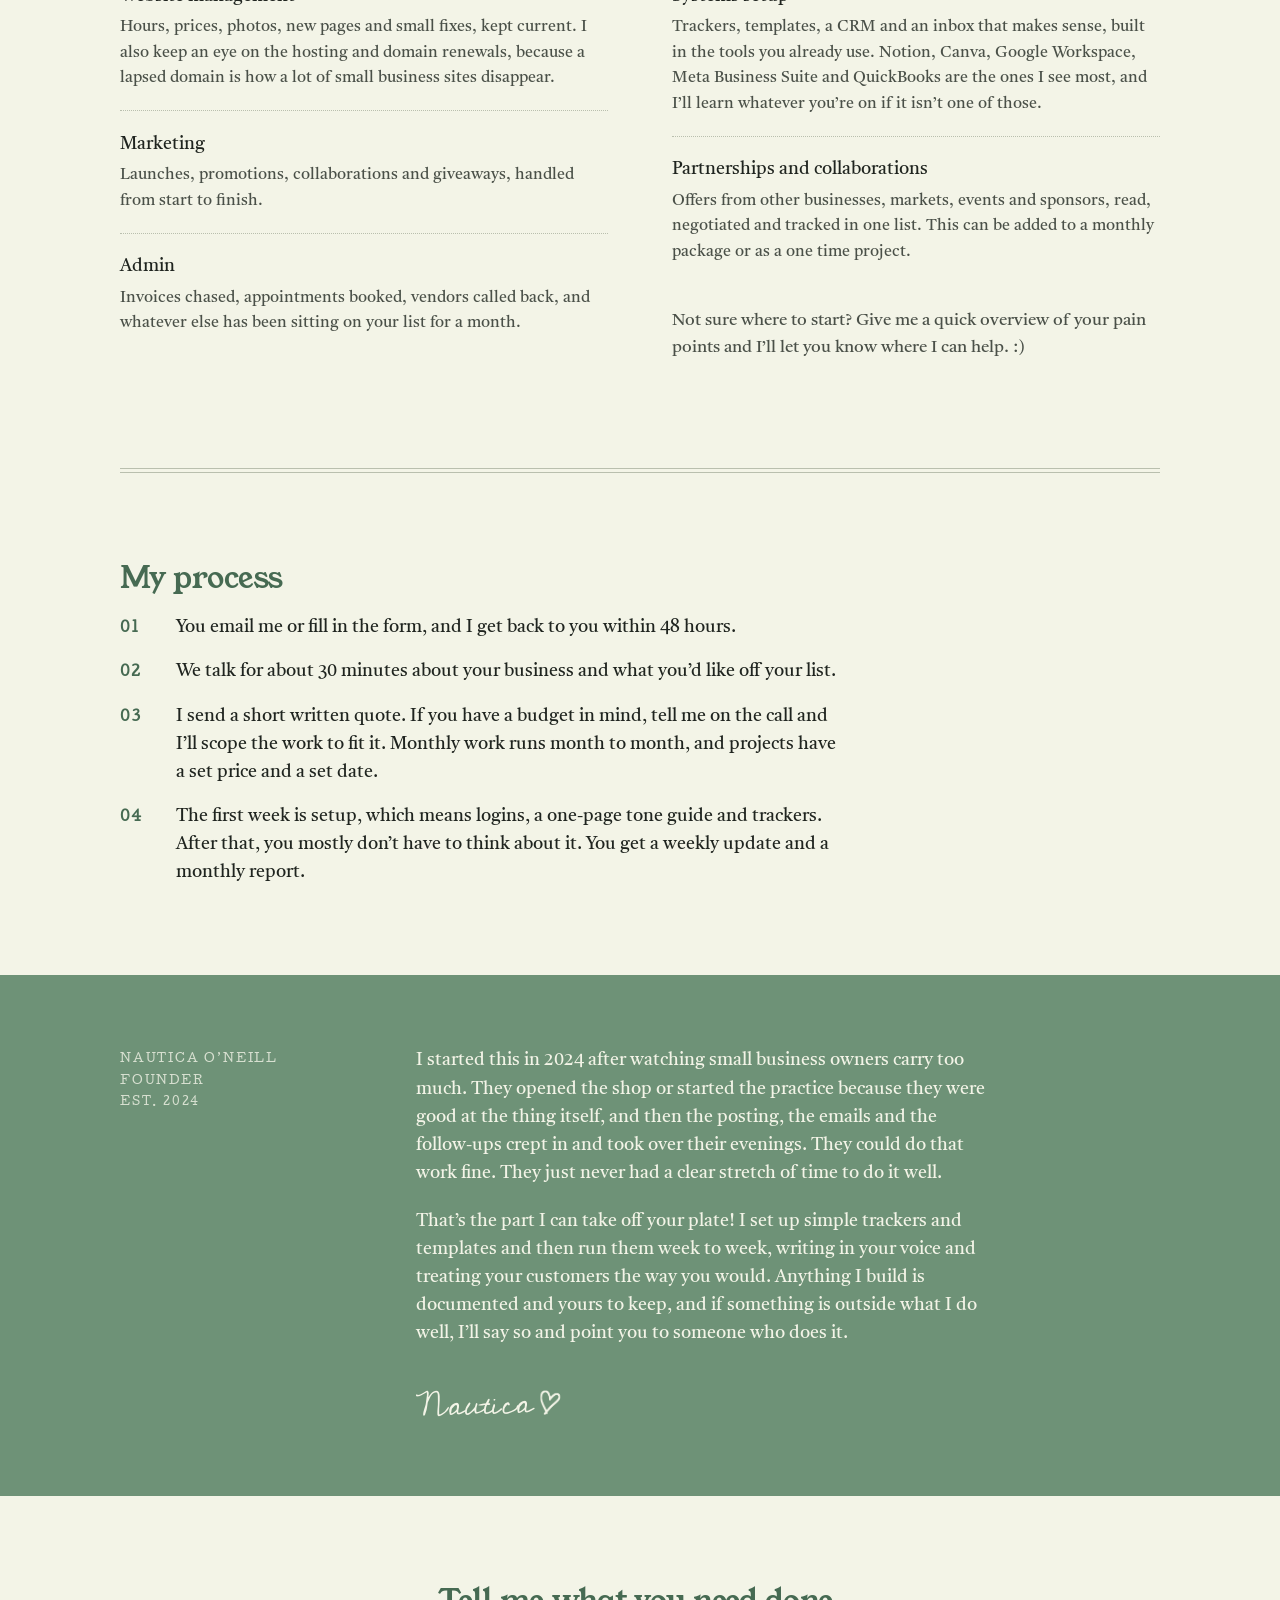
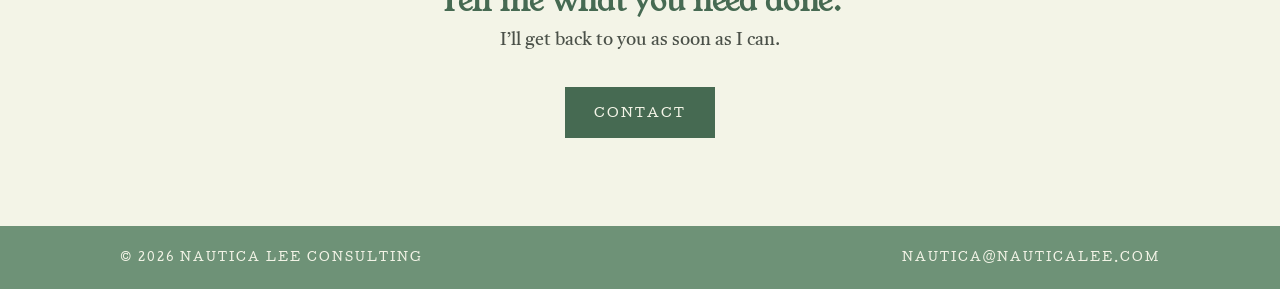
==== commit 54cb3d1e: "Align every section to the same left edge Co-Authored-By: Claude Fable 5.1 <noreply@anthropic.com> C" ====
--- a/index.html
+++ b/index.html
@@ -19,7 +19,7 @@
   <link rel="preconnect" href="https://fonts.googleapis.com">
   <link rel="preconnect" href="https://fonts.gstatic.com" crossorigin>
   <link href="https://fonts.googleapis.com/css2?family=Castoro:ital@0;1&family=Cedarville+Cursive&family=Cutive&family=Young+Serif&display=swap" rel="stylesheet">
-  <link rel="stylesheet" href="assets/styles.css?v=dc1737ea">
+  <link rel="stylesheet" href="assets/styles.css?v=4fe355a4">
   <script defer src="https://cloud.umami.is/script.js" data-website-id="4d57b6f3-1c35-4e06-9389-d277b6495883"></script>
 </head>
 <body>
@@ -154,6 +154,6 @@
     <span><a href="mailto:nautica@nauticalee.com" data-umami-event="Email: footer">nautica@nauticalee.com</a></span>
   </div>
 </footer>
-<script src="assets/script.js?v=dc1737ea"></script>
+<script src="assets/script.js?v=4fe355a4"></script>
 </body>
 </html>
--- a/assets/styles.css
+++ b/assets/styles.css
@@ -43,8 +43,10 @@
 h2 { font-size: clamp(1.5rem, 2.8vw, 1.9rem); }
 h3 { font-weight: 400; font-size: 1.15rem; margin: 0 0 0.2em; }
 em { font-style: italic; }
-.wrap { width: min(var(--col), 100% - 4rem); margin-inline: auto; }
 .wide { width: min(1040px, 100% - 4rem); margin-inline: auto; }
+.wrap { width: min(1040px, 100% - 4rem); margin-inline: auto; }
+.wrap > * { max-width: var(--col); }
+.wrap.end > * { margin-inline: auto; }
 .mono {
   font-family: var(--mono); font-size: 0.7rem; letter-spacing: 0.18em; text-transform: uppercase; color: var(--ink-soft);
 }
@@ -168,8 +170,7 @@
 }
 
 @media (max-width: 760px) {
-  .wrap, .wide { width: min(var(--col), 100% - 2.5rem); }
-  .wide { width: min(1040px, 100% - 2.5rem); }
+  .wrap, .wide { width: min(1040px, 100% - 2.5rem); }
   body { font-size: 1rem; line-height: 1.55; }
   h1 { font-size: 1.9rem; }
   h2 { font-size: 1.45rem; }
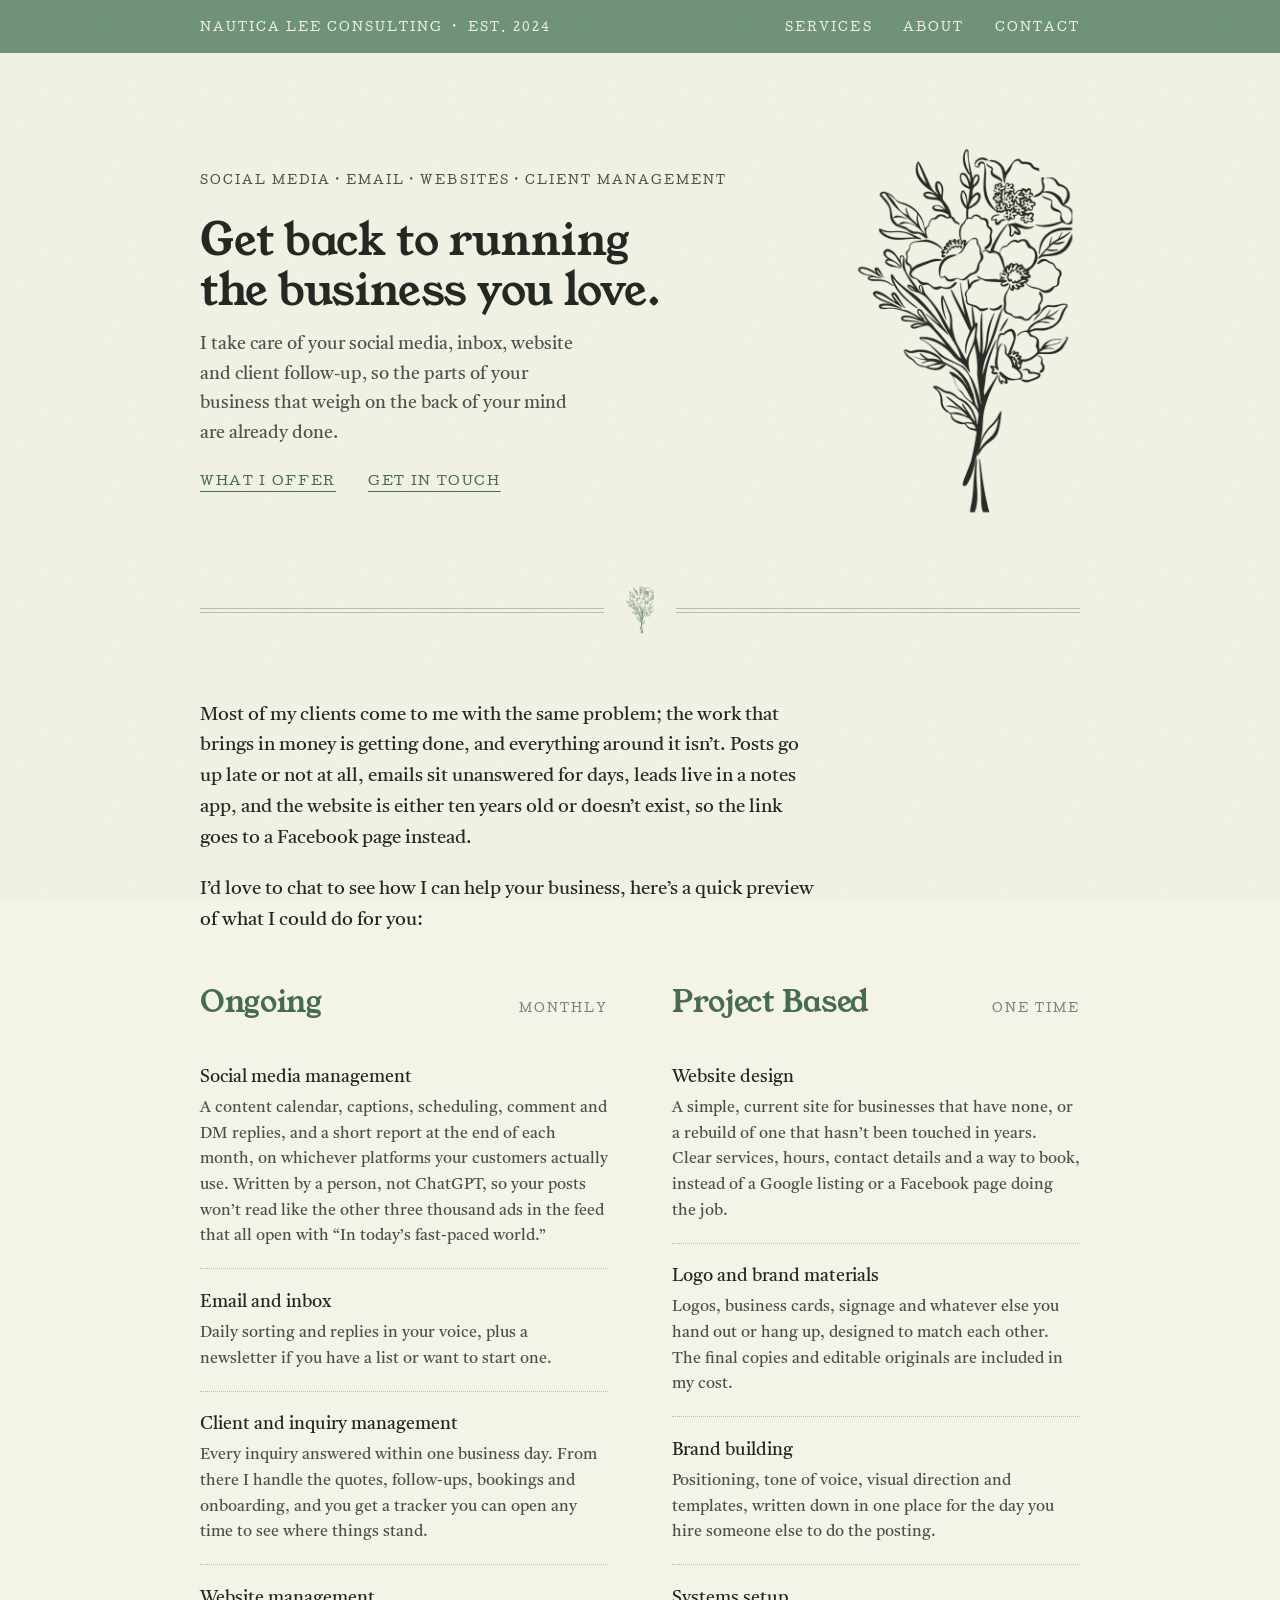
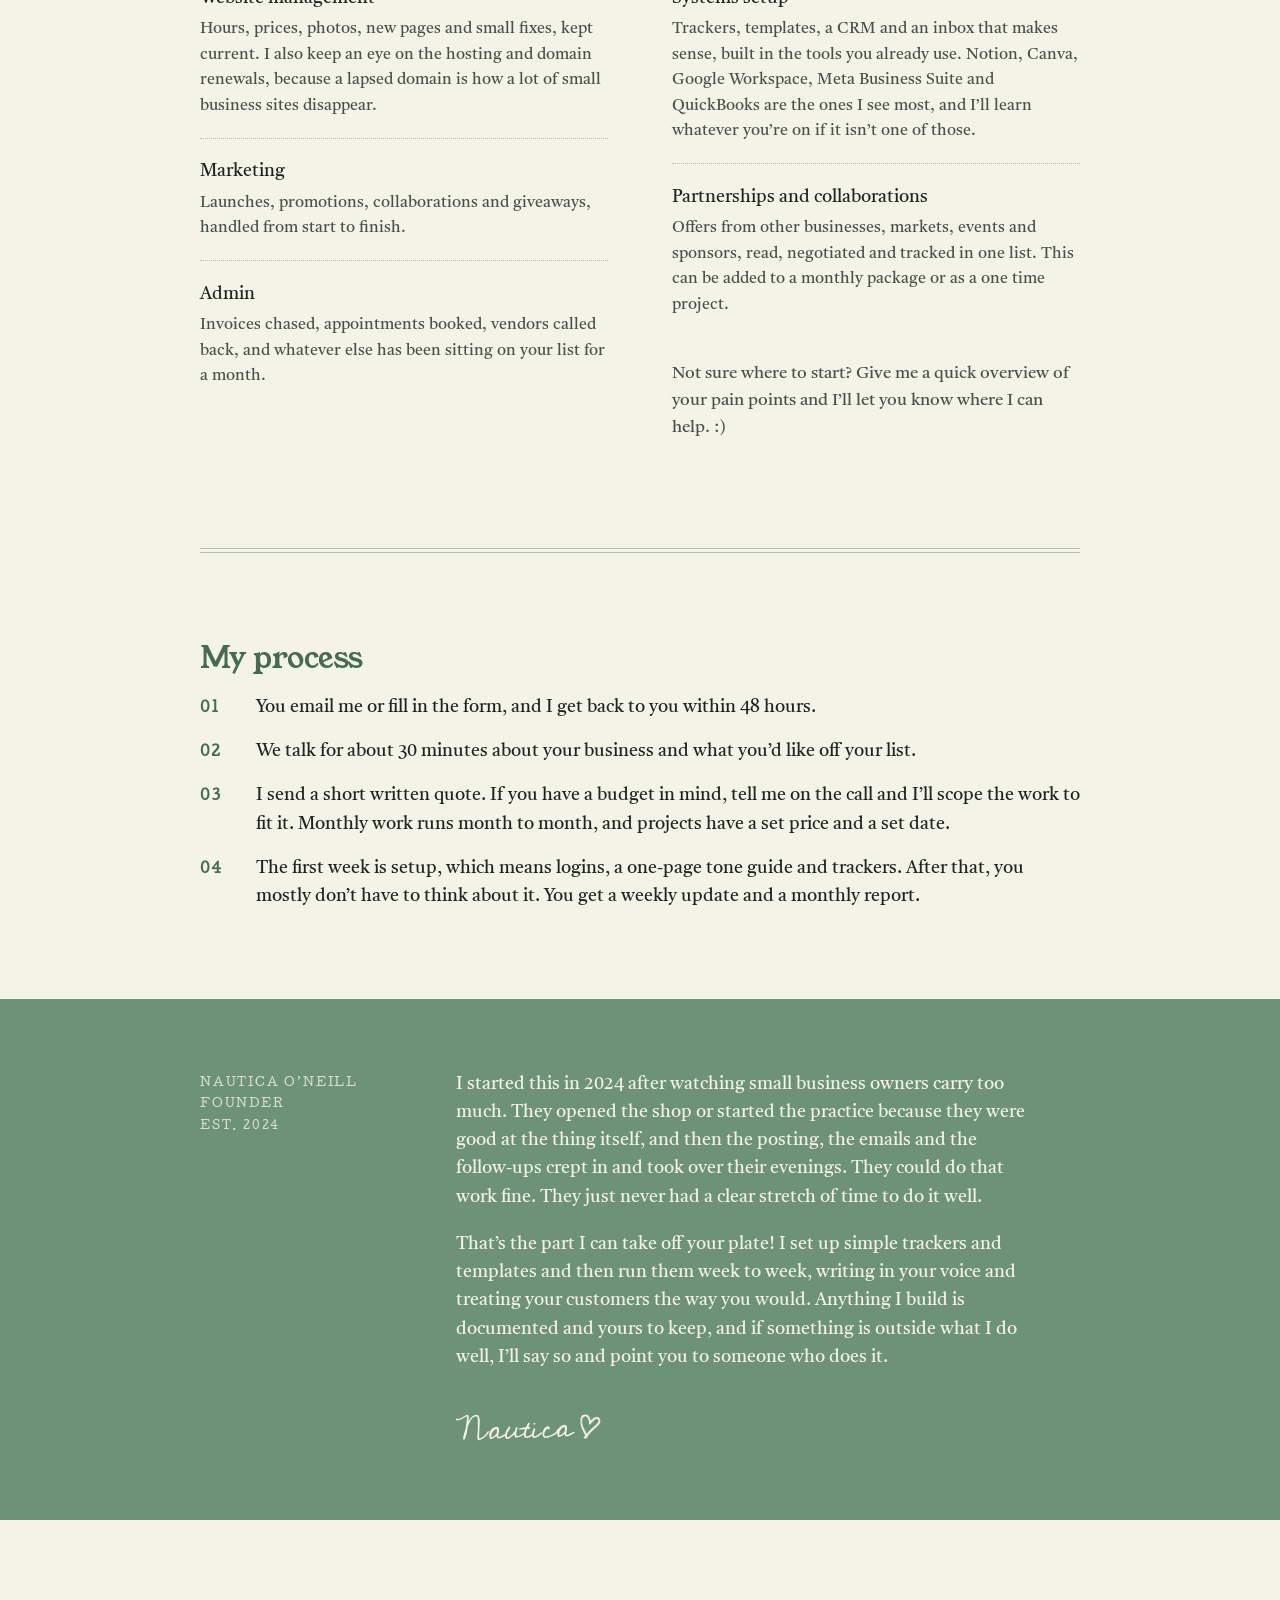
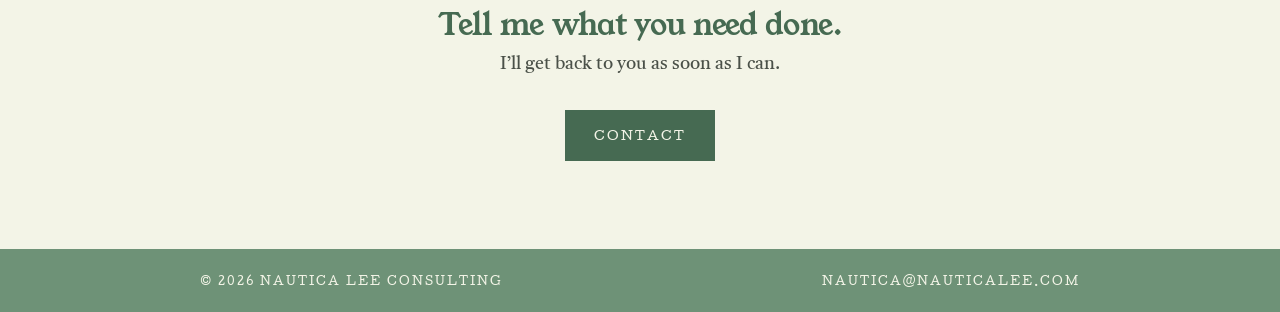
==== commit 00cbfde5: "One centered column width for the whole page Co-Authored-By: Claude Fable 5.1 <noreply@anthropic.com" ====
--- a/index.html
+++ b/index.html
@@ -19,7 +19,7 @@
   <link rel="preconnect" href="https://fonts.googleapis.com">
   <link rel="preconnect" href="https://fonts.gstatic.com" crossorigin>
   <link href="https://fonts.googleapis.com/css2?family=Castoro:ital@0;1&family=Cedarville+Cursive&family=Cutive&family=Young+Serif&display=swap" rel="stylesheet">
-  <link rel="stylesheet" href="assets/styles.css?v=4fe355a4">
+  <link rel="stylesheet" href="assets/styles.css?v=ecee243e">
   <script defer src="https://cloud.umami.is/script.js" data-website-id="4d57b6f3-1c35-4e06-9389-d277b6495883"></script>
 </head>
 <body>
@@ -154,6 +154,6 @@
     <span><a href="mailto:nautica@nauticalee.com" data-umami-event="Email: footer">nautica@nauticalee.com</a></span>
   </div>
 </footer>
-<script src="assets/script.js?v=4fe355a4"></script>
+<script src="assets/script.js?v=ecee243e"></script>
 </body>
 </html>
--- a/assets/styles.css
+++ b/assets/styles.css
@@ -13,7 +13,7 @@
   --display: "Young Serif", "Castoro", Georgia, serif;
   --mono: "Cutive", "American Typewriter", "Courier New", monospace;
   --script: "Cedarville Cursive", cursive;
-  --col: 720px;
+  --page: 880px;
 }
 *, *::before, *::after { box-sizing: border-box; }
 html { -webkit-text-size-adjust: 100%; overflow-x: hidden; }
@@ -39,14 +39,11 @@
 p { margin: 0 0 1.1em; }
 h1, h2 { font-family: var(--display); font-weight: 400; line-height: 1.15; margin: 0 0 0.6em; letter-spacing: -0.01em; }
 h2 { color: var(--sage-deep); }
-h1 { font-size: clamp(2rem, 4.4vw, 3rem); }
+h1 { font-size: clamp(2rem, 4vw, 2.75rem); }
 h2 { font-size: clamp(1.5rem, 2.8vw, 1.9rem); }
 h3 { font-weight: 400; font-size: 1.15rem; margin: 0 0 0.2em; }
 em { font-style: italic; }
-.wide { width: min(1040px, 100% - 4rem); margin-inline: auto; }
-.wrap { width: min(1040px, 100% - 4rem); margin-inline: auto; }
-.wrap > * { max-width: var(--col); }
-.wrap.end > * { margin-inline: auto; }
+.wide, .wrap { width: min(var(--page), 100% - 4rem); margin-inline: auto; }
 .mono {
   font-family: var(--mono); font-size: 0.7rem; letter-spacing: 0.18em; text-transform: uppercase; color: var(--ink-soft);
 }
@@ -77,14 +74,14 @@
 .letterhead nav a[aria-current="page"] { text-decoration: underline; text-underline-offset: 5px; }
 
 /* opening */
-.opening { padding: clamp(3rem, 7vw, 5.5rem) 0 0; display: grid; grid-template-columns: 1.4fr 1fr; gap: 2rem 3rem; align-items: center; }
+.opening { padding: clamp(3rem, 7vw, 5.5rem) 0 0; display: grid; grid-template-columns: 1.7fr 1fr; gap: 2rem 2rem; align-items: center; }
 .opening > div { min-width: 0; max-width: 100%; }
 .opening h1 { margin-bottom: 0.9rem; }
 .opening .kicker { margin-bottom: 1.6rem; display: block; }
 .kicker span { white-space: nowrap; }
 .kicker span:not(:last-child)::after { content: "\00a0\00b7"; }
 .opening p { max-width: 38ch; font-size: 1.15rem; color: var(--ink-soft); }
-.opening .bouquet { justify-self: end; width: min(100%, 260px); height: auto; }
+.opening .bouquet { justify-self: end; width: min(100%, 230px); height: auto; }
 .opening .after { margin-top: 1.4rem; display: flex; gap: 2rem; flex-wrap: wrap; align-items: baseline; }
 .lnk { font-family: var(--mono); font-size: 0.74rem; letter-spacing: 0.14em; text-transform: uppercase; text-decoration: underline; text-decoration-thickness: 1px; text-underline-offset: 6px; white-space: nowrap; flex: none; }
 .lnk:hover { color: var(--ink); }
@@ -165,12 +162,12 @@
 .faq dd { margin: 0.3rem 0 0; color: var(--ink-soft); font-size: 1rem; max-width: 60ch; }
 
 @media (max-width: 960px) {
-  .two-col { grid-template-columns: 1fr; gap: 2.5rem; max-width: var(--col); margin-inline: auto; }
+  .two-col { grid-template-columns: 1fr; gap: 2.5rem; }
   .opening { grid-template-columns: 1fr 0.6fr; }
 }
 
 @media (max-width: 760px) {
-  .wrap, .wide { width: min(1040px, 100% - 2.5rem); }
+  .wrap, .wide { width: min(var(--page), 100% - 2.5rem); }
   body { font-size: 1rem; line-height: 1.55; }
   h1 { font-size: 1.9rem; }
   h2 { font-size: 1.45rem; }
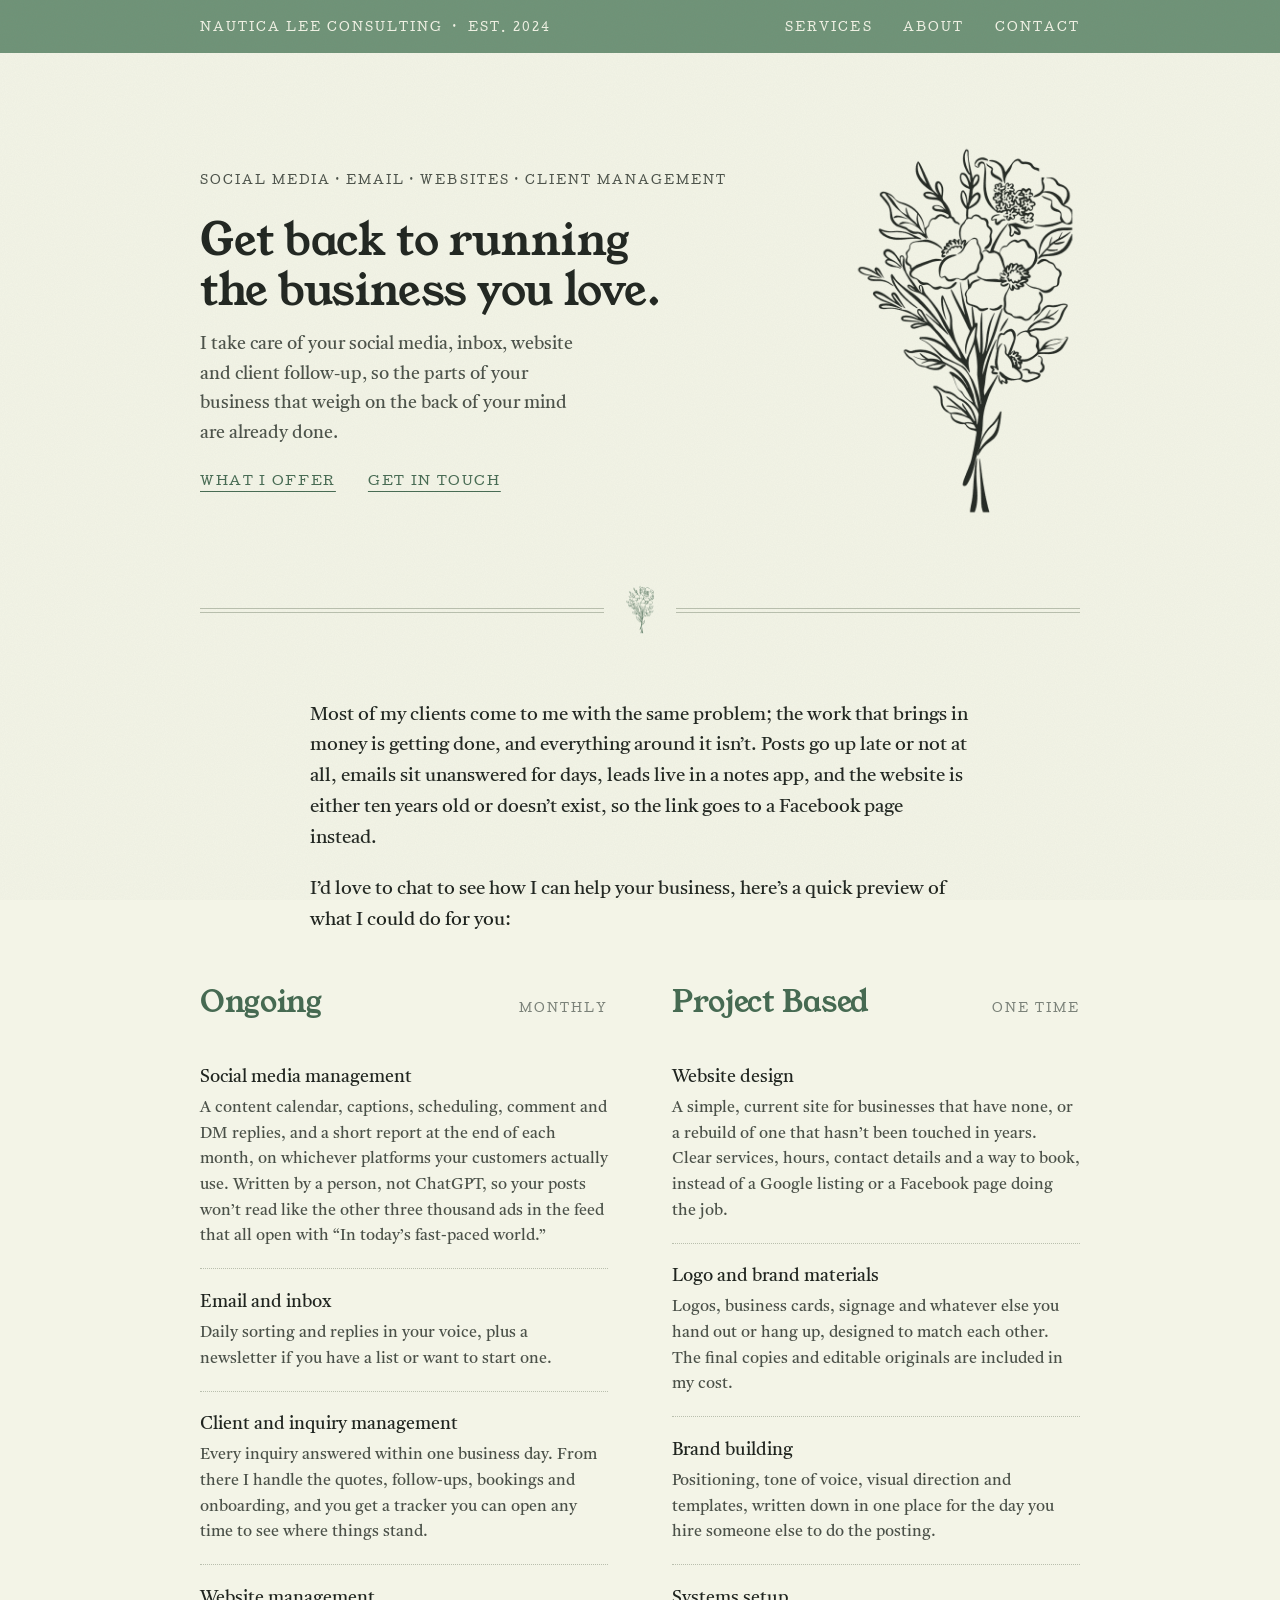
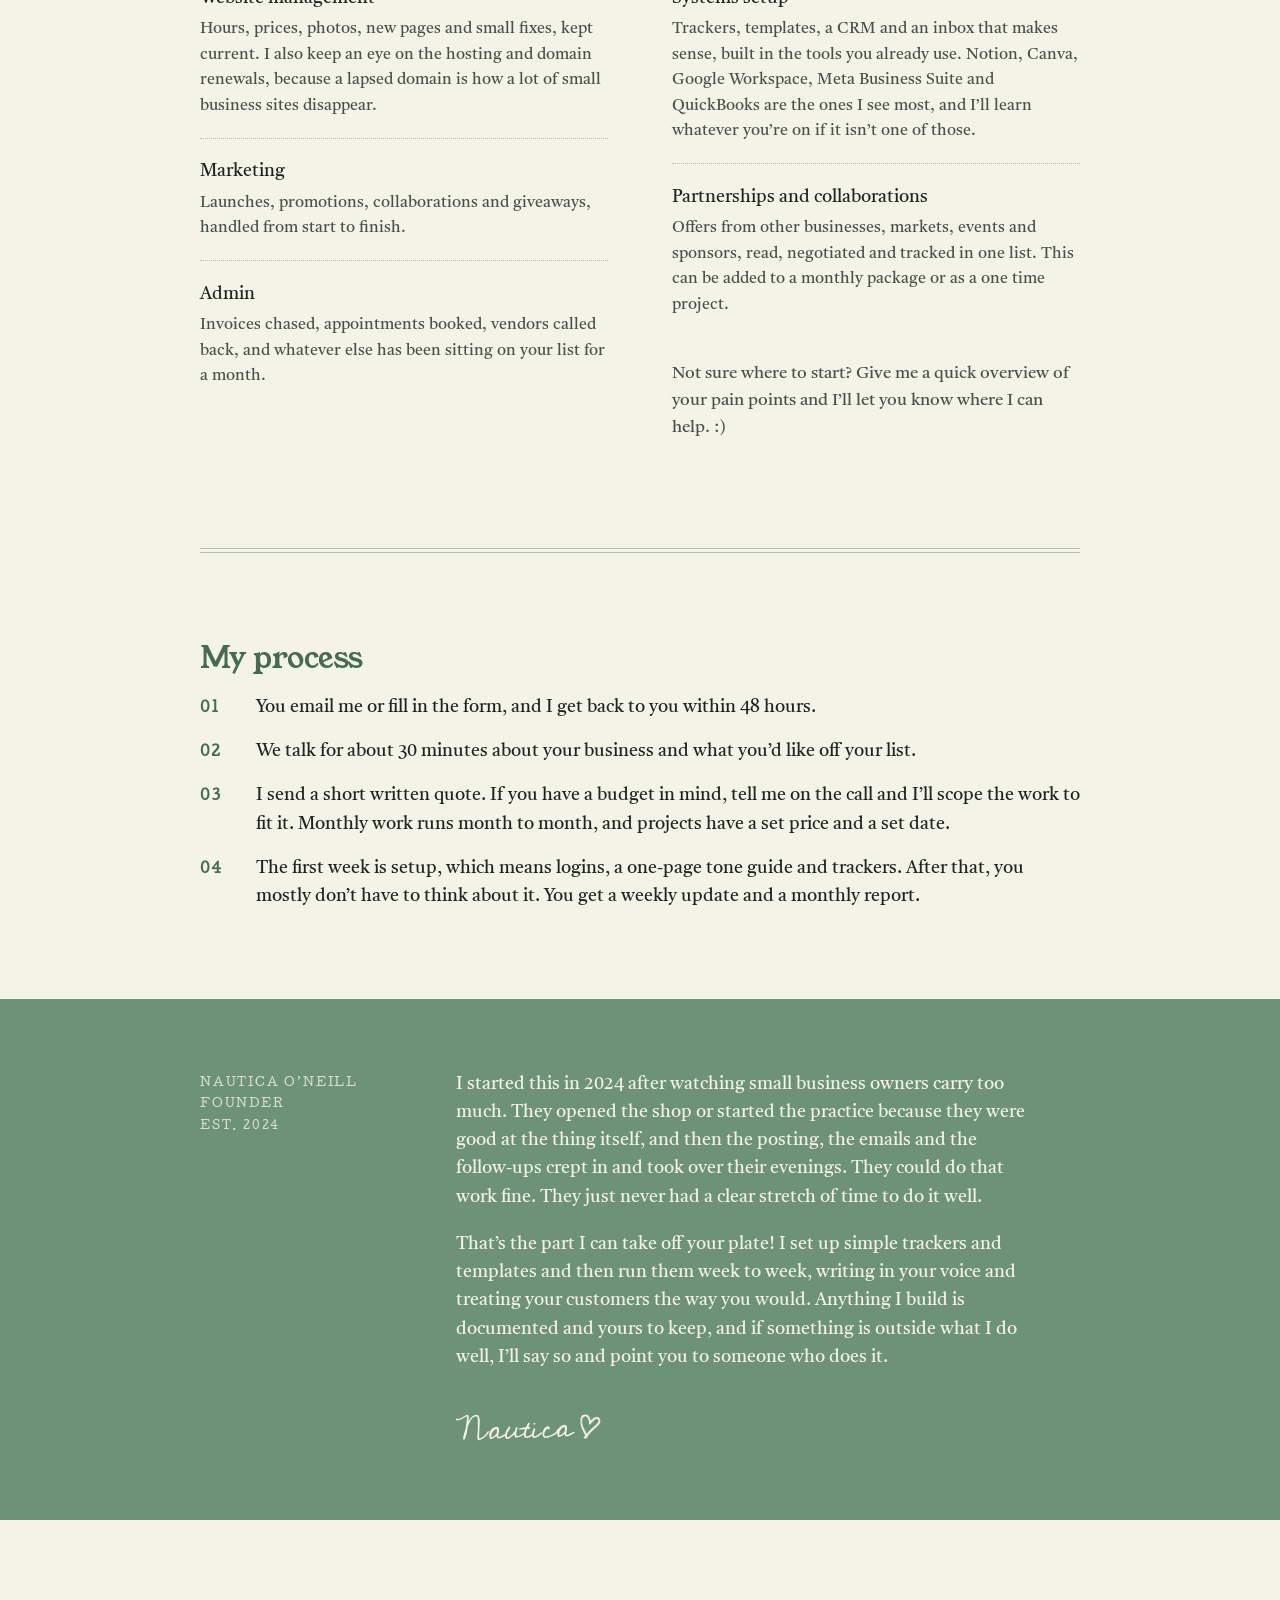
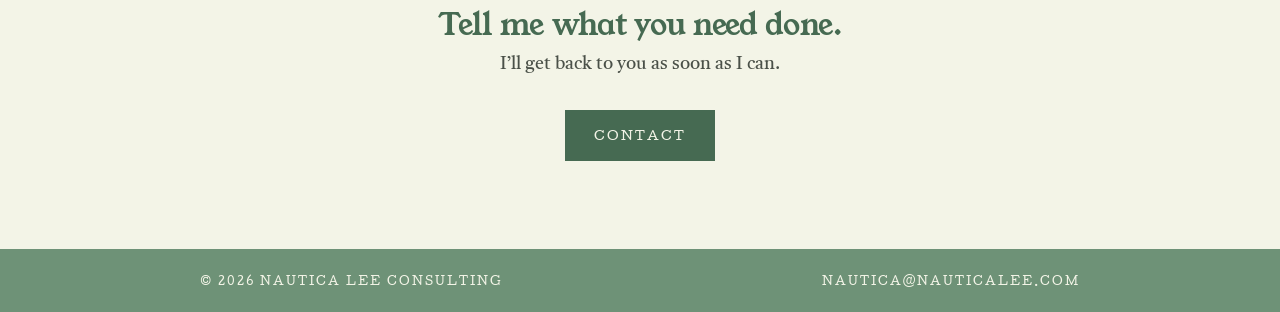
==== commit 2b80ffbc: "Center the intro paragraph on the page Co-Authored-By: Claude Fable 5.1 <noreply@anthropic.com> Clau" ====
--- a/index.html
+++ b/index.html
@@ -19,7 +19,7 @@
   <link rel="preconnect" href="https://fonts.googleapis.com">
   <link rel="preconnect" href="https://fonts.gstatic.com" crossorigin>
   <link href="https://fonts.googleapis.com/css2?family=Castoro:ital@0;1&family=Cedarville+Cursive&family=Cutive&family=Young+Serif&display=swap" rel="stylesheet">
-  <link rel="stylesheet" href="assets/styles.css?v=ecee243e">
+  <link rel="stylesheet" href="assets/styles.css?v=97a1ac3c">
   <script defer src="https://cloud.umami.is/script.js" data-website-id="4d57b6f3-1c35-4e06-9389-d277b6495883"></script>
 </head>
 <body>
@@ -154,6 +154,6 @@
     <span><a href="mailto:nautica@nauticalee.com" data-umami-event="Email: footer">nautica@nauticalee.com</a></span>
   </div>
 </footer>
-<script src="assets/script.js?v=ecee243e"></script>
+<script src="assets/script.js?v=97a1ac3c"></script>
 </body>
 </html>
--- a/assets/styles.css
+++ b/assets/styles.css
@@ -87,7 +87,7 @@
 .lnk:hover { color: var(--ink); }
 
 /* short intro */
-.intro { font-size: 1.2rem; max-width: 56ch; }
+.intro { font-size: 1.2rem; max-width: 60ch; margin-inline: auto; }
 
 /* service menu with dotted leaders */
 .menu { margin: 0; padding: 0; list-style: none; }
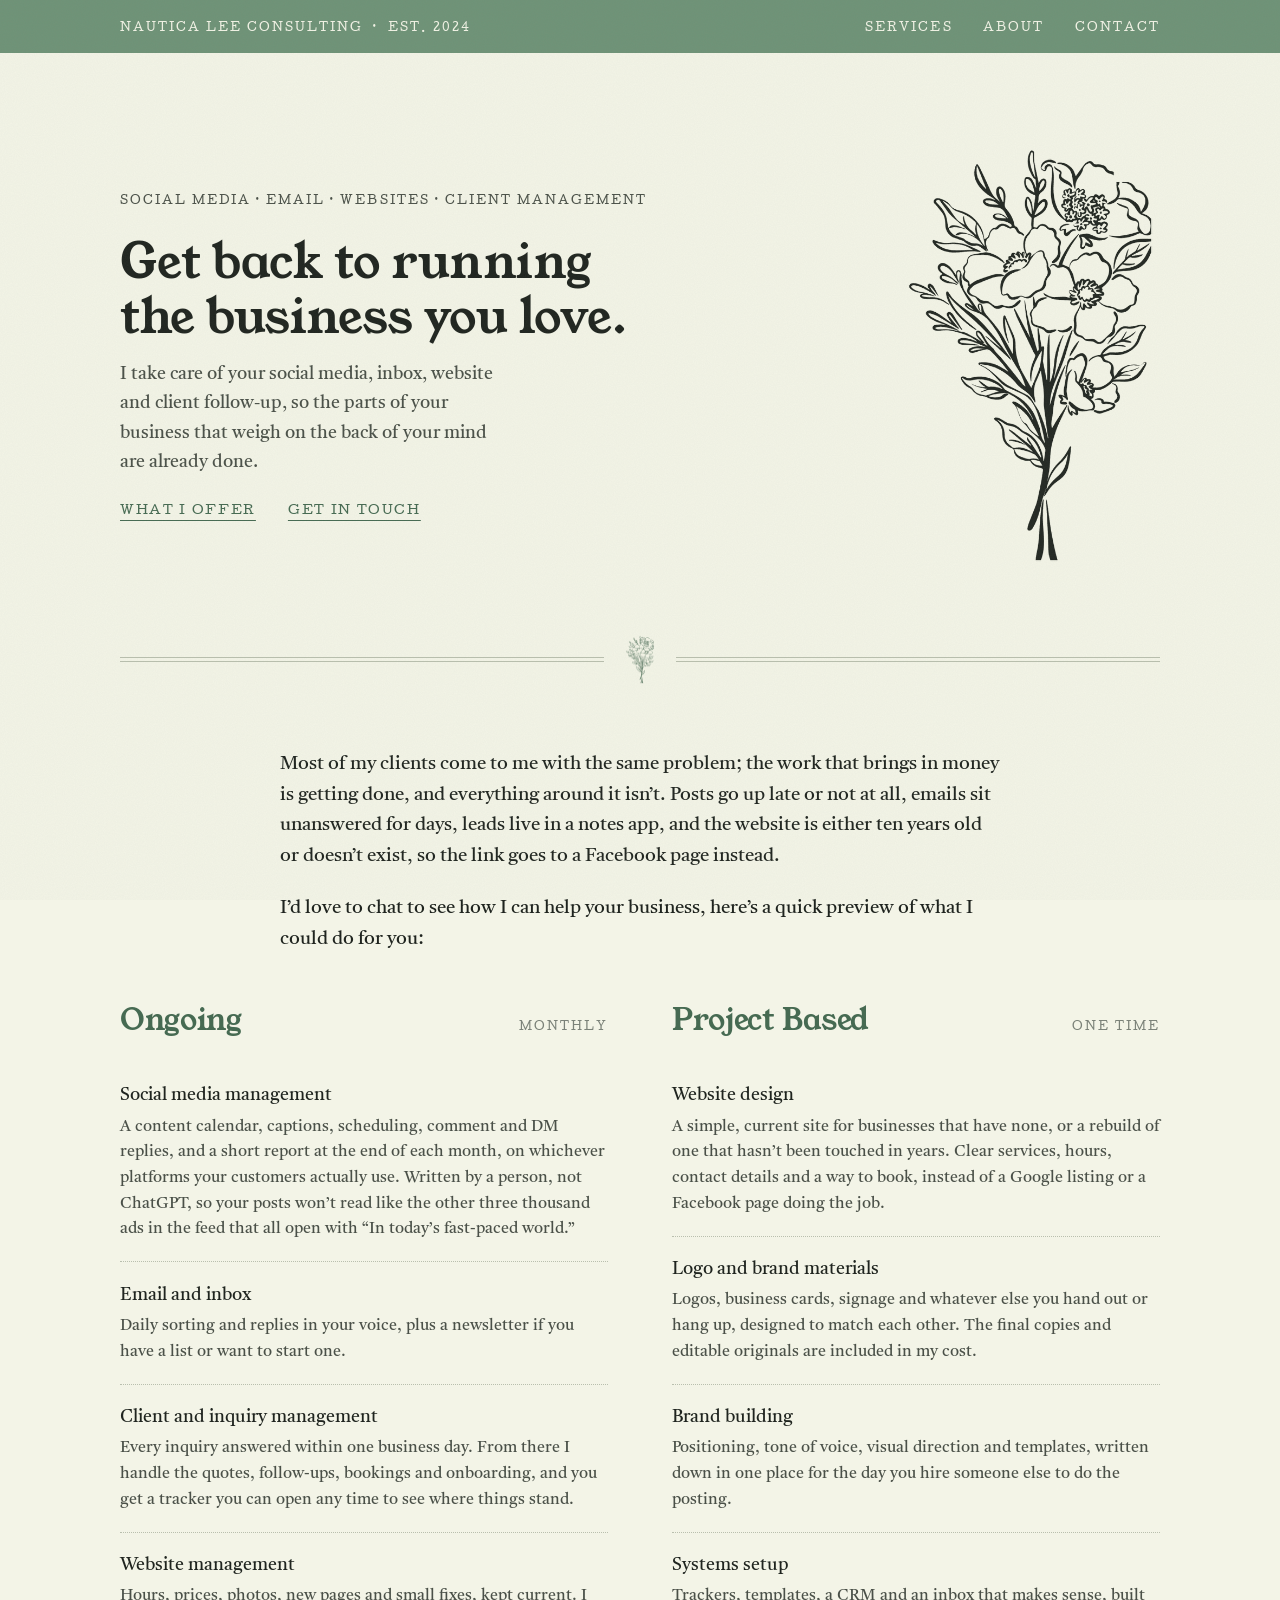
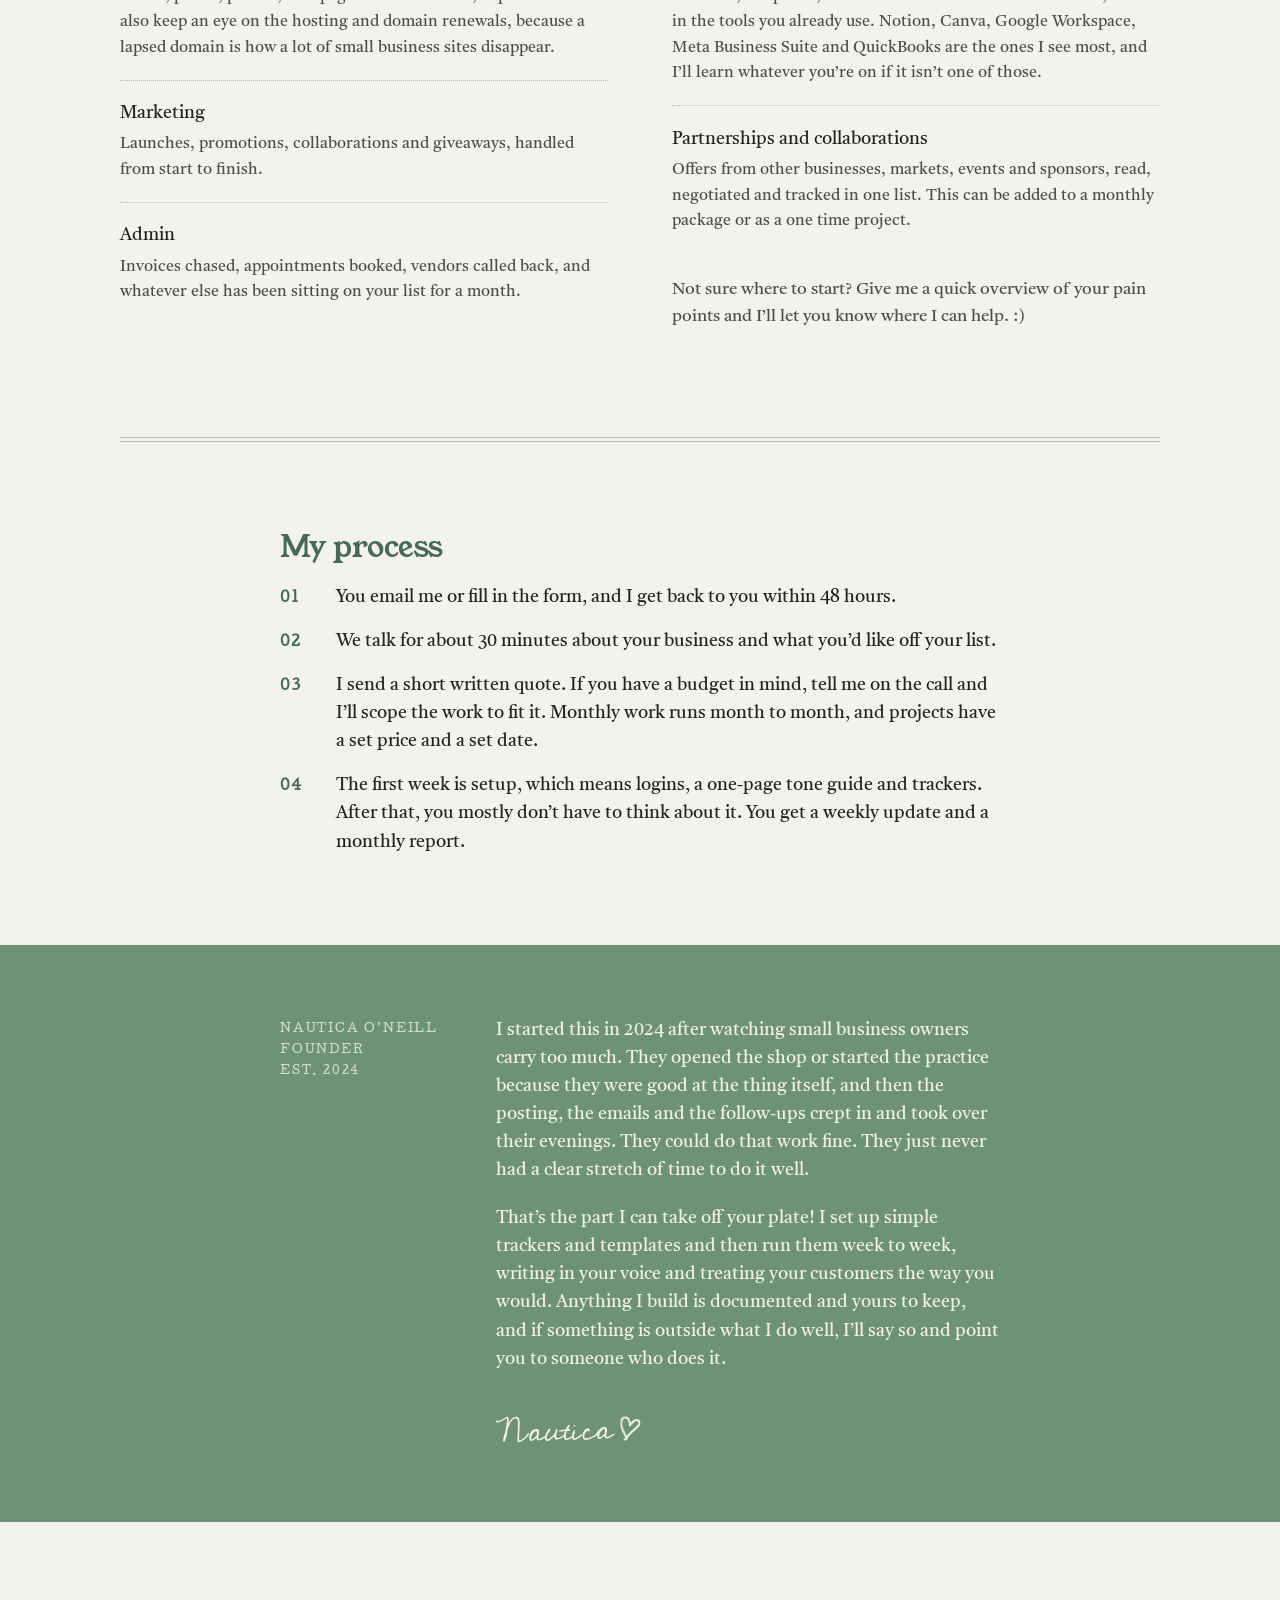
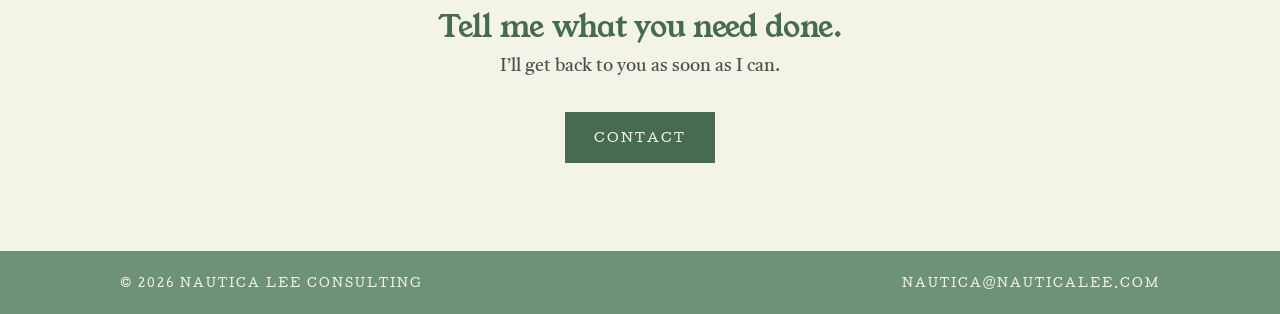
==== commit 639e606e: "Restore the original page width; keep the intro centered Co-Authored-By: Claude Fable 5.1 <noreply@a" ====
--- a/index.html
+++ b/index.html
@@ -19,7 +19,7 @@
   <link rel="preconnect" href="https://fonts.googleapis.com">
   <link rel="preconnect" href="https://fonts.gstatic.com" crossorigin>
   <link href="https://fonts.googleapis.com/css2?family=Castoro:ital@0;1&family=Cedarville+Cursive&family=Cutive&family=Young+Serif&display=swap" rel="stylesheet">
-  <link rel="stylesheet" href="assets/styles.css?v=97a1ac3c">
+  <link rel="stylesheet" href="assets/styles.css?v=3a7f0b2c">
   <script defer src="https://cloud.umami.is/script.js" data-website-id="4d57b6f3-1c35-4e06-9389-d277b6495883"></script>
 </head>
 <body>
@@ -154,6 +154,6 @@
     <span><a href="mailto:nautica@nauticalee.com" data-umami-event="Email: footer">nautica@nauticalee.com</a></span>
   </div>
 </footer>
-<script src="assets/script.js?v=97a1ac3c"></script>
+<script src="assets/script.js?v=3a7f0b2c"></script>
 </body>
 </html>
--- a/assets/styles.css
+++ b/assets/styles.css
@@ -13,7 +13,8 @@
   --display: "Young Serif", "Castoro", Georgia, serif;
   --mono: "Cutive", "American Typewriter", "Courier New", monospace;
   --script: "Cedarville Cursive", cursive;
-  --page: 880px;
+  --page: 1040px;
+  --col: 720px;
 }
 *, *::before, *::after { box-sizing: border-box; }
 html { -webkit-text-size-adjust: 100%; overflow-x: hidden; }
@@ -39,11 +40,12 @@
 p { margin: 0 0 1.1em; }
 h1, h2 { font-family: var(--display); font-weight: 400; line-height: 1.15; margin: 0 0 0.6em; letter-spacing: -0.01em; }
 h2 { color: var(--sage-deep); }
-h1 { font-size: clamp(2rem, 4vw, 2.75rem); }
+h1 { font-size: clamp(2rem, 4.4vw, 3rem); }
 h2 { font-size: clamp(1.5rem, 2.8vw, 1.9rem); }
 h3 { font-weight: 400; font-size: 1.15rem; margin: 0 0 0.2em; }
 em { font-style: italic; }
-.wide, .wrap { width: min(var(--page), 100% - 4rem); margin-inline: auto; }
+.wide { width: min(var(--page), 100% - 4rem); margin-inline: auto; }
+.wrap { width: min(var(--col), 100% - 4rem); margin-inline: auto; }
 .mono {
   font-family: var(--mono); font-size: 0.7rem; letter-spacing: 0.18em; text-transform: uppercase; color: var(--ink-soft);
 }
@@ -74,20 +76,20 @@
 .letterhead nav a[aria-current="page"] { text-decoration: underline; text-underline-offset: 5px; }
 
 /* opening */
-.opening { padding: clamp(3rem, 7vw, 5.5rem) 0 0; display: grid; grid-template-columns: 1.7fr 1fr; gap: 2rem 2rem; align-items: center; }
+.opening { padding: clamp(3rem, 7vw, 5.5rem) 0 0; display: grid; grid-template-columns: 1.4fr 1fr; gap: 2rem 3rem; align-items: center; }
 .opening > div { min-width: 0; max-width: 100%; }
 .opening h1 { margin-bottom: 0.9rem; }
 .opening .kicker { margin-bottom: 1.6rem; display: block; }
 .kicker span { white-space: nowrap; }
 .kicker span:not(:last-child)::after { content: "\00a0\00b7"; }
 .opening p { max-width: 38ch; font-size: 1.15rem; color: var(--ink-soft); }
-.opening .bouquet { justify-self: end; width: min(100%, 230px); height: auto; }
+.opening .bouquet { justify-self: end; width: min(100%, 260px); height: auto; }
 .opening .after { margin-top: 1.4rem; display: flex; gap: 2rem; flex-wrap: wrap; align-items: baseline; }
 .lnk { font-family: var(--mono); font-size: 0.74rem; letter-spacing: 0.14em; text-transform: uppercase; text-decoration: underline; text-decoration-thickness: 1px; text-underline-offset: 6px; white-space: nowrap; flex: none; }
 .lnk:hover { color: var(--ink); }
 
 /* short intro */
-.intro { font-size: 1.2rem; max-width: 60ch; margin-inline: auto; }
+.intro { font-size: 1.2rem; }
 
 /* service menu with dotted leaders */
 .menu { margin: 0; padding: 0; list-style: none; }
@@ -162,12 +164,13 @@
 .faq dd { margin: 0.3rem 0 0; color: var(--ink-soft); font-size: 1rem; max-width: 60ch; }
 
 @media (max-width: 960px) {
-  .two-col { grid-template-columns: 1fr; gap: 2.5rem; }
+  .two-col { grid-template-columns: 1fr; gap: 2.5rem; max-width: var(--col); margin-inline: auto; }
   .opening { grid-template-columns: 1fr 0.6fr; }
 }
 
 @media (max-width: 760px) {
-  .wrap, .wide { width: min(var(--page), 100% - 2.5rem); }
+  .wide { width: min(var(--page), 100% - 2.5rem); }
+  .wrap { width: min(var(--col), 100% - 2.5rem); }
   body { font-size: 1rem; line-height: 1.55; }
   h1 { font-size: 1.9rem; }
   h2 { font-size: 1.45rem; }
